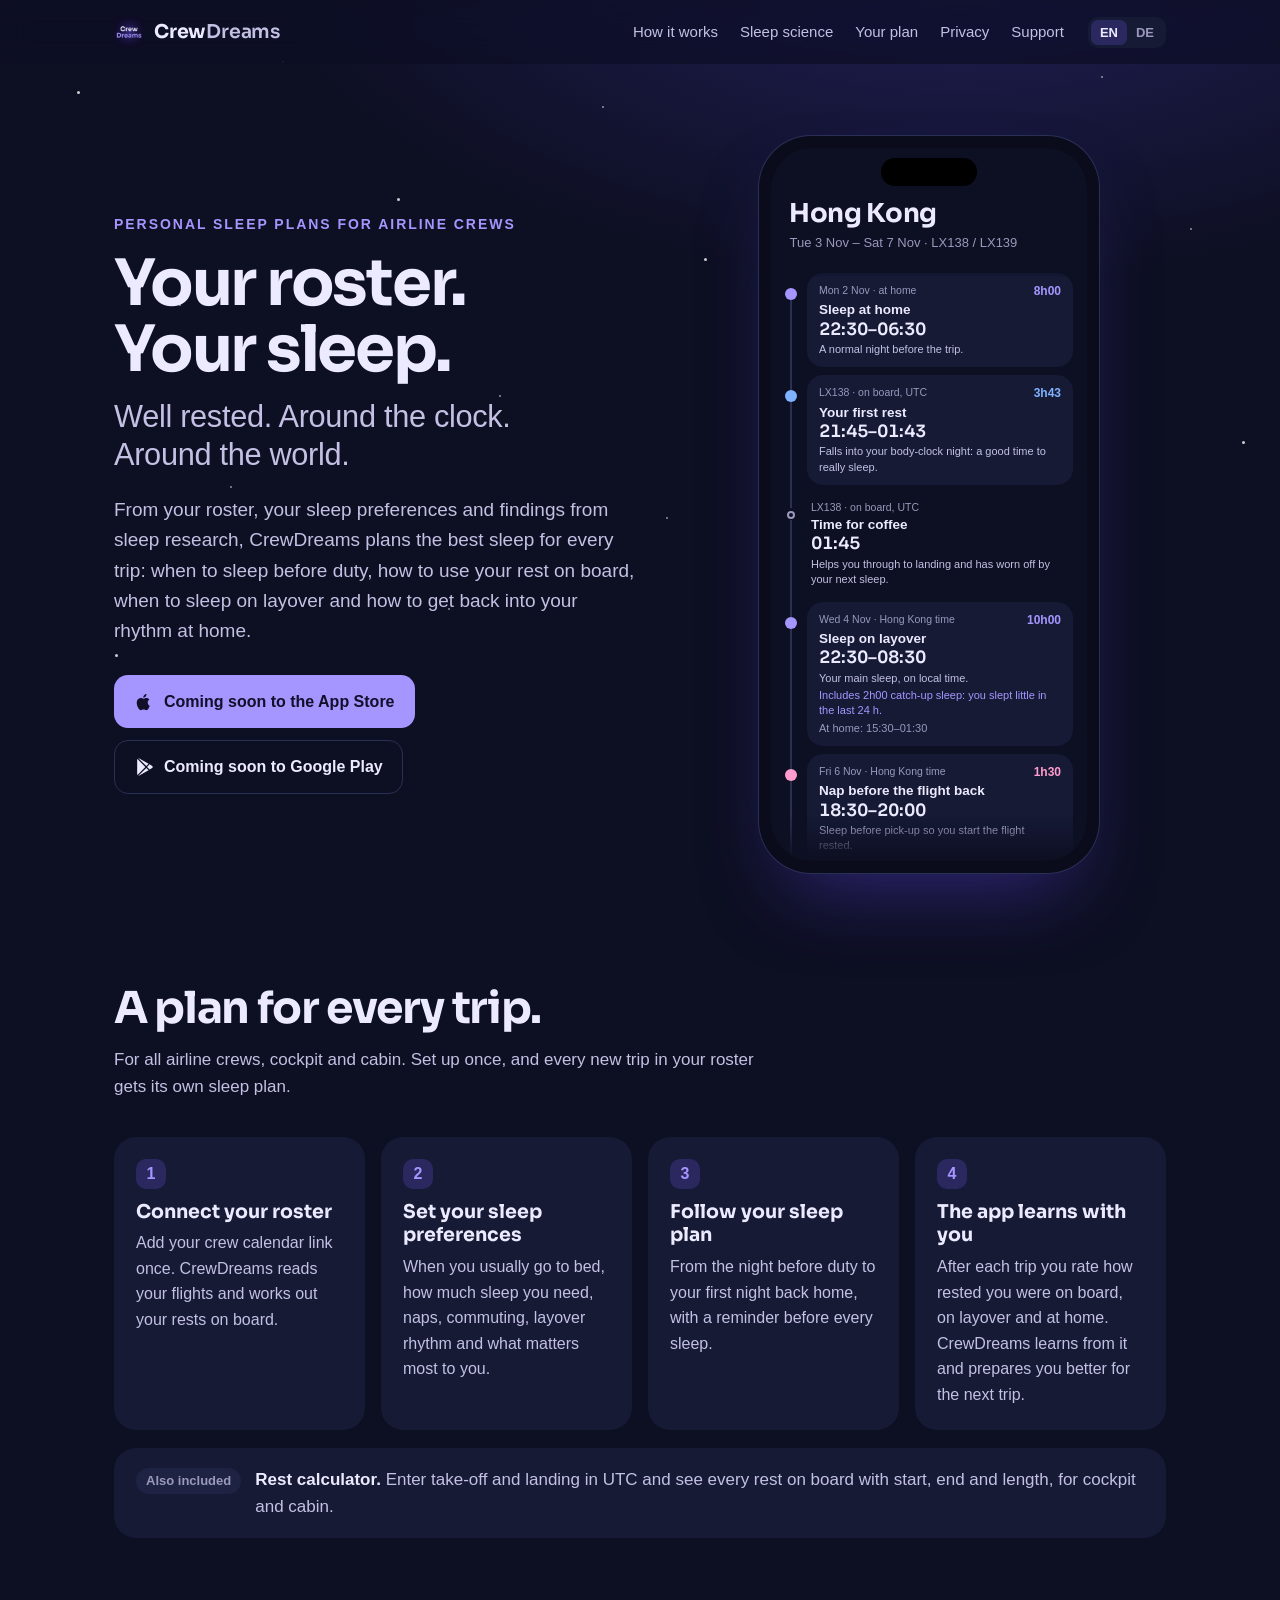
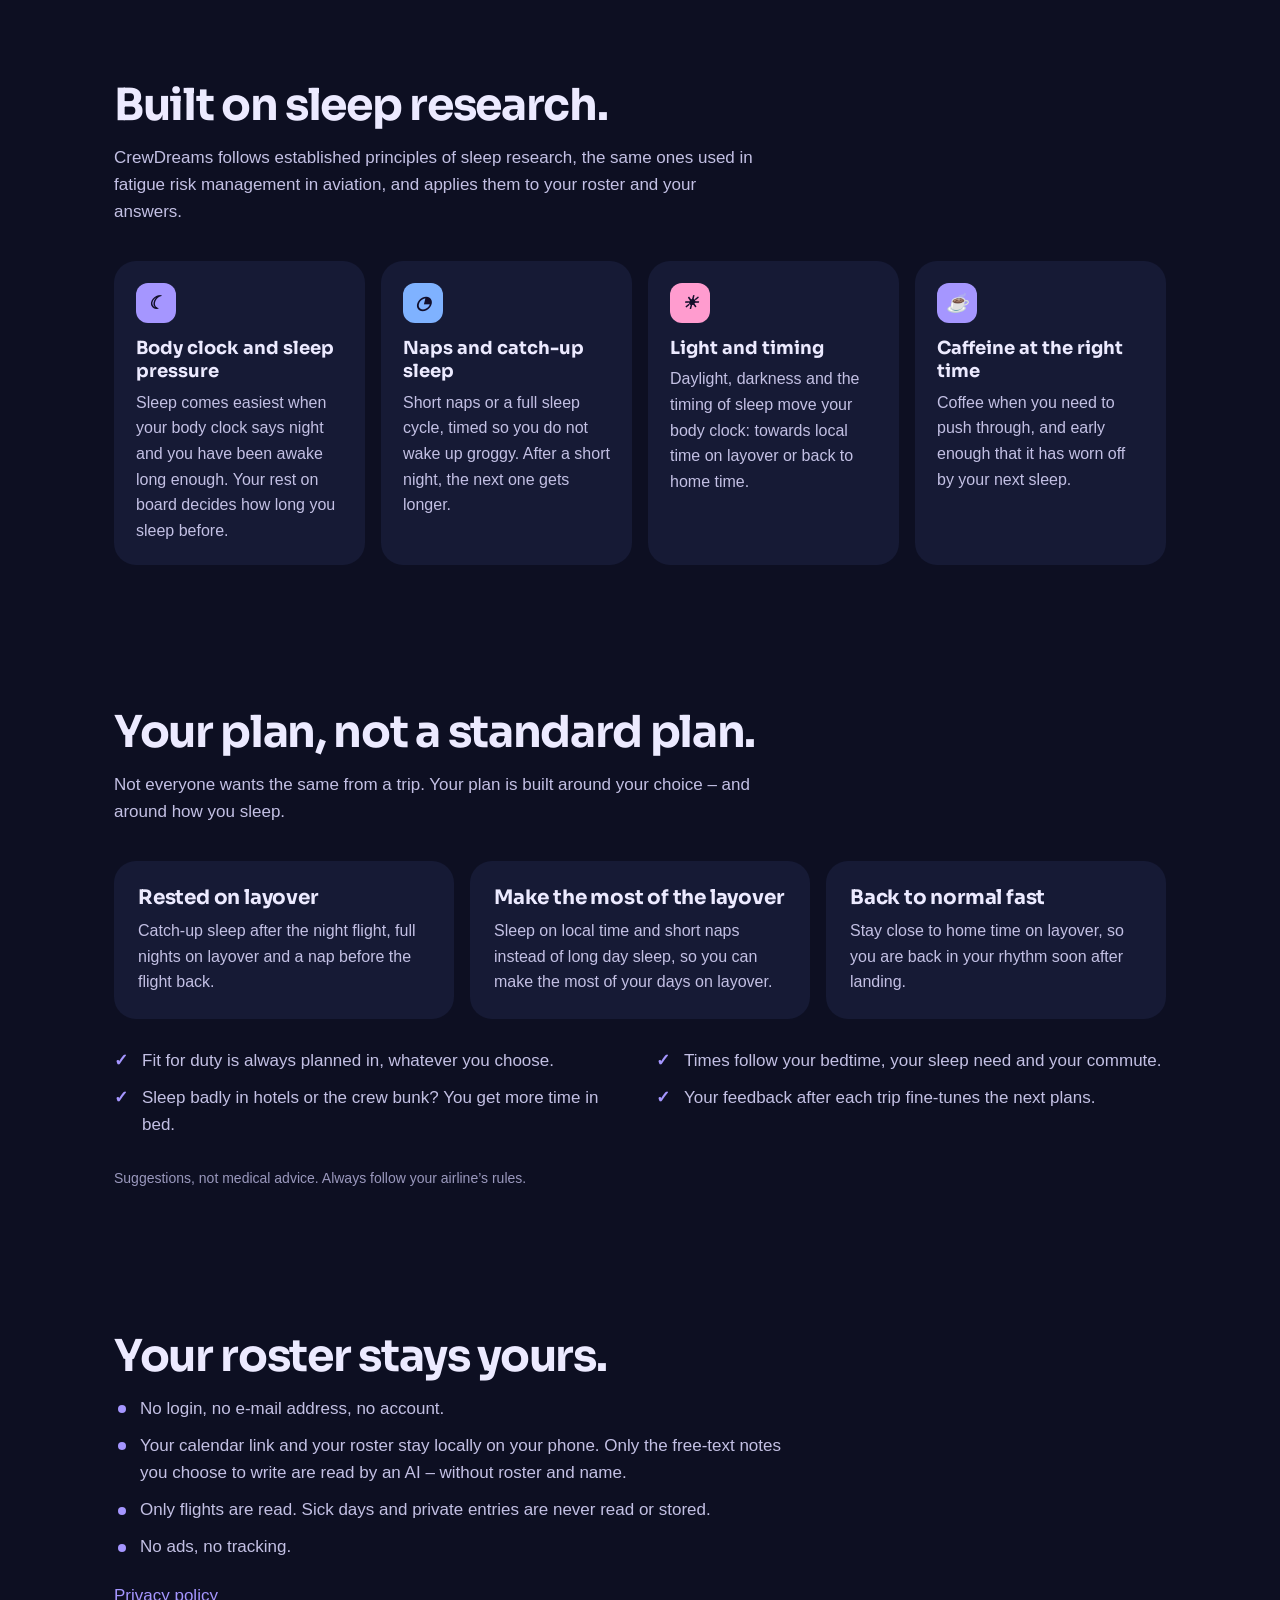
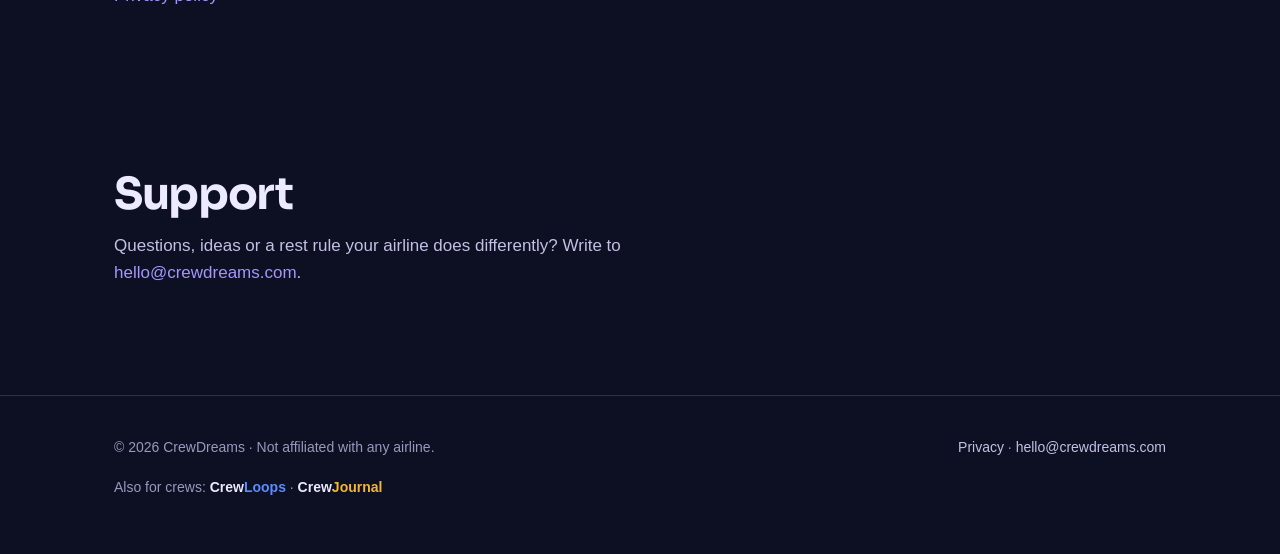
==== index.html @ 5a2ffa11 "Privacy: free-text notes are read by an AI Co-Authored-By: Claude Opus 5.5 <noreply@anthropic.com> C" ====
<!doctype html>
<html lang="en" data-lang="en">
<head>
<meta charset="utf-8">
<meta name="viewport" content="width=device-width, initial-scale=1, viewport-fit=cover">
<title>CrewDreams</title>
<meta name="title-en" content="CrewDreams – personal sleep plans for airline crews">
<meta name="title-de" content="CrewDreams – personalisierte Schlafpläne für Airline-Crews">
<meta name="description" content="A personal sleep plan for airline crews, built from your roster, your preferences and sleep research: before duty, on board, on layover and back home.">
<meta name="theme-color" content="#0d0f22">
<link rel="icon" href="favicon.png" type="image/png">
<link rel="apple-touch-icon" href="apple-touch-icon.png">
<link rel="manifest" href="site.webmanifest">
<meta property="og:title" content="CrewDreams">
<meta property="og:description" content="Your personal sleep plan for every trip, built from your roster, your preferences and sleep research.">
<meta property="og:image" content="https://crewdreams.com/assets/icon-512.png">
<meta property="og:url" content="https://crewdreams.com/">
<link rel="stylesheet" href="assets/site.css">
<script src="assets/site.js"></script>
</head>
<body>
<div class="sky" aria-hidden="true"></div>

<header class="nav">
  <div class="wrap">
    <a class="brand" href="#top"><img src="apple-touch-icon.png" alt="" width="30" height="30"><span>Crew<b>Dreams</b></span></a>
    <nav class="nav-links">
      <a href="#how"><span lang="en">How it works</span><span lang="de">So funktioniert’s</span></a>
      <a href="#science"><span lang="en">Sleep science</span><span lang="de">Schlafforschung</span></a>
      <a href="#personal"><span lang="en">Your plan</span><span lang="de">Dein Plan</span></a>
      <a href="#privacy"><span lang="en">Privacy</span><span lang="de">Datenschutz</span></a>
      <a href="#support">Support</a>
    </nav>
    <div class="lang" role="group" aria-label="Language">
      <button type="button" data-l="en" aria-pressed="true">EN</button>
      <button type="button" data-l="de" aria-pressed="false">DE</button>
    </div>
  </div>
</header>

<main id="top">

<section class="hero">
  <div class="wrap grid">
    <div>
      <p class="eyebrow"><span lang="en">Personal sleep plans for airline crews</span><span lang="de">Personalisierte Schlafpläne für Airline-Crews</span></p>
      <h1><span lang="en">Your roster.<br>Your sleep.<span class="soft">Well rested. Around the clock.<br>Around the world.</span></span><span lang="de">Dein Dienstplan.<br>Dein Schlaf.<span class="soft">Gut geschlafen. Rund um die Uhr.<br>Rund um die Welt.</span></span></h1>
      <p class="lead">
        <span lang="en">From your roster, your sleep preferences and findings from sleep research, CrewDreams plans the best sleep for every trip: when to sleep before duty, how to use your rest on board, when to sleep on layover and how to get back into your rhythm at home.</span>
        <span lang="de">Aus deinem Dienstplan, deinen Schlafpräferenzen und Erkenntnissen der Schlafforschung plant CrewDreams für jede Rotation deinen optimalen Schlaf: wann du vor dem Dienst schläfst, wie du deine Pause an Bord nutzt, wann du im Layover schläfst und wie du zu Hause wieder in deinen Rhythmus kommst.</span>
      </p>
      <div class="cta">
        <span class="badge">
          <svg viewBox="0 0 24 24" fill="currentColor" aria-hidden="true"><path d="M16.4 12.6c0-2.4 2-3.6 2.1-3.6-1.1-1.7-2.9-1.9-3.5-1.9-1.5-.2-2.9.9-3.7.9-.8 0-1.9-.9-3.2-.8-1.6 0-3.1 1-4 2.4-1.7 3-.4 7.4 1.2 9.8.8 1.2 1.8 2.5 3 2.4 1.2 0 1.7-.8 3.2-.8s1.9.8 3.2.8c1.3 0 2.1-1.2 2.9-2.4.9-1.4 1.3-2.7 1.3-2.8-.1 0-2.5-1-2.5-4zM14 5.5c.7-.8 1.1-1.9 1-3-1 0-2.1.7-2.8 1.5-.6.7-1.2 1.8-1 2.9 1 .1 2.1-.6 2.8-1.4z"/></svg>
          <span lang="en">Coming soon to the App Store</span><span lang="de">Bald im App Store</span>
        </span>
        <span class="badge alt">
          <svg viewBox="0 0 24 24" fill="currentColor" aria-hidden="true"><path d="M4.2 2.4c-.3.3-.4.7-.4 1.2v16.8c0 .5.1.9.4 1.2l9.4-9.6-9.4-9.6zm10.6 8.4 2.7-2.7L6.3 1.7c-.4-.2-.8-.3-1.1-.2l9.6 9.3zm0 2.4-9.6 9.3c.3.1.7 0 1.1-.2l11.2-6.4-2.7-2.7zm3.9-4.4-3 3.1 3 3.1 3.1-1.8c.9-.5.9-1.9 0-2.4l-3.1-2z"/></svg>
          <span lang="en">Coming soon to Google Play</span><span lang="de">Bald bei Google Play</span>
        </span>
      </div>
    </div>

    <div class="phone" role="img" aria-label="CrewDreams sleep plan for a Hong Kong trip, from the night before duty to the first sleep back home.">
      <div class="screen" aria-hidden="true">
        <div class="island"></div>
        <h3><span lang="en">Hong Kong</span><span lang="de">Hongkong</span></h3>
        <div class="sub"><span lang="en">Tue 3 Nov – Sat 7 Nov</span><span lang="de">Di 3.11. – Sa 7.11.</span> · LX138 / LX139</div>
        <div class="scroller"><ol class="plan">
          <li class="sleep"><i></i><div>
            <div class="m"><small><span lang="en">Mon 2 Nov · at home</span><span lang="de">Mo 2.11. · zu Hause</span></small><em>8h00</em></div>
            <b><span lang="en">Sleep at home</span><span lang="de">Schlaf zu Hause</span></b><span class="t">22:30–06:30</span>
            <p><span lang="en">A normal night before the trip.</span><span lang="de">Eine normale Nacht vor der Rotation.</span></p>
          </div></li>
          <li class="rest"><i></i><div>
            <div class="m"><small><span lang="en">LX138 · on board, UTC</span><span lang="de">LX138 · an Bord, UTC</span></small><em>3h43</em></div>
            <b><span lang="en">Your first rest</span><span lang="de">Deine erste Pause</span></b><span class="t">21:45–01:43</span>
            <p><span lang="en">Falls into your body-clock night: a good time to really sleep.</span><span lang="de">Liegt in deiner Körper-Nacht: gute Zeit, um richtig zu schlafen.</span></p>
          </div></li>
          <li class="tip tip"><i></i><div>
            <div class="m"><small><span lang="en">LX138 · on board, UTC</span><span lang="de">LX138 · an Bord, UTC</span></small></div>
            <b><span lang="en">Time for coffee</span><span lang="de">Zeit für Kaffee</span></b><span class="t">01:45</span>
            <p><span lang="en">Helps you through to landing and has worn off by your next sleep.</span><span lang="de">Hilft dir bis zur Landung und ist bis zu deinem nächsten Schlaf abgebaut.</span></p>
          </div></li>
          <li class="sleep"><i></i><div>
            <div class="m"><small><span lang="en">Wed 4 Nov · Hong Kong time</span><span lang="de">Mi 4.11. · Hongkong-Zeit</span></small><em>10h00</em></div>
            <b><span lang="en">Sleep on layover</span><span lang="de">Schlaf im Layover</span></b><span class="t">22:30–08:30</span>
            <p><span lang="en">Your main sleep, on local time.</span><span lang="de">Dein Hauptschlaf, nach Ortszeit.</span></p><p class="x"><span lang="en">Includes 2h00 catch-up sleep: you slept little in the last 24 h.</span><span lang="de">Inklusive 2h00 Nachholschlaf, weil du in den letzten 24 h wenig geschlafen hast.</span></p><p class="h"><span lang="en">At home: 15:30–01:30</span><span lang="de">Zu Hause: 15:30–01:30</span></p>
          </div></li>
          <li class="nap"><i></i><div>
            <div class="m"><small><span lang="en">Fri 6 Nov · Hong Kong time</span><span lang="de">Fr 6.11. · Hongkong-Zeit</span></small><em>1h30</em></div>
            <b><span lang="en">Nap before the flight back</span><span lang="de">Nickerchen vor dem Rückflug</span></b><span class="t">18:30–20:00</span>
            <p><span lang="en">Sleep before pick-up so you start the flight rested.</span><span lang="de">Vor dem Pick-up schlafen, damit du ausgeruht in den Flug startest.</span></p>
          </div></li>
          <li class="rest"><i></i><div>
            <div class="m"><small><span lang="en">LX139 · on board, UTC</span><span lang="de">LX139 · an Bord, UTC</span></small><em>3h45</em></div>
            <b><span lang="en">Your last rest</span><span lang="de">Deine letzte Pause</span></b><span class="t">00:55–04:40</span>
            <p><span lang="en">Falls into your body-clock night: a good time to really sleep.</span><span lang="de">Liegt in deiner Körper-Nacht: gute Zeit, um richtig zu schlafen.</span></p>
          </div></li>
          <li class="sleep"><i></i><div>
            <div class="m"><small><span lang="en">Sat 7 Nov · at home</span><span lang="de">Sa 7.11. · zu Hause</span></small><em>3h00</em></div>
            <b><span lang="en">Sleep after the night flight</span><span lang="de">Schlafen nach dem Nachtflug</span></b><span class="t">08:00–11:00</span>
            <p><span lang="en">About 3 hours right after coming home, up by early afternoon: then you are still tired in the evening.</span><span lang="de">Gleich nach dem Heimkommen etwa 3 Stunden, spätestens am frühen Nachmittag aufstehen: Dann bist du abends trotzdem müde.</span></p>
          </div></li>
        </ol></div>
      </div>
    </div>
  </div>
</section>

<section id="how">
  <div class="wrap">
    <h2><span lang="en">A plan for every trip.</span><span lang="de">Ein Plan für jede Rotation.</span></h2>
    <p class="intro">
      <span lang="en">For all airline crews, cockpit and cabin. Set up once, and every new trip in your roster gets its own sleep plan.</span><span lang="de">Für alle Airline-Crews, Cockpit und Kabine. Einmal einrichten, und jede neue Rotation in deinem Dienstplan bekommt ihren eigenen Schlafplan.</span>
    </p>
    <ol class="steps">
      <li><b lang="en">Connect your roster</b><b lang="de">Dienstplan verbinden</b>
        <span lang="en">Add your crew calendar link once. CrewDreams reads your flights and works out your rests on board.</span><span lang="de">Einmal den Link deines Crew-Kalenders eintragen. CrewDreams liest deine Flüge und rechnet deine Pausen an Bord aus.</span></li>
      <li><b lang="en">Set your sleep preferences</b><b lang="de">Schlafpräferenzen angeben</b>
        <span lang="en">When you usually go to bed, how much sleep you need, naps, commuting, layover rhythm and what matters most to you.</span><span lang="de">Wann du normalerweise ins Bett gehst, wie viel Schlaf du brauchst, Nickerchen, Pendeln, Layover-Rhythmus und was dir am wichtigsten ist.</span></li>
      <li><b lang="en">Follow your sleep plan</b><b lang="de">Dem Schlafplan folgen</b>
        <span lang="en">From the night before duty to your first night back home, with a reminder before every sleep.</span><span lang="de">Von der Nacht vor dem Dienst bis zur ersten Nacht zu Hause, mit einer Erinnerung vor jedem Schlaf.</span></li>
      <li><b lang="en">The app learns with you</b><b lang="de">Die App lernt mit</b>
        <span lang="en">After each trip you rate how rested you were on board, on layover and at home. CrewDreams learns from it and prepares you better for the next trip.</span><span lang="de">Nach jeder Rotation schätzt du ein, wie ausgeruht du an Bord, im Layover und zu Hause warst. Daraus lernt CrewDreams und bereitet dich jedes Mal besser auf die nächste Rotation vor.</span></li>
    </ol>
    <div class="extra">
      <span class="tag"><span lang="en">Also included</span><span lang="de">Auch dabei</span></span>
      <p><b><span lang="en">Rest calculator.</span><span lang="de">Pausenrechner.</span></b> <span lang="en">Enter take-off and landing in UTC and see every rest on board with start, end and length, for cockpit and cabin.</span><span lang="de">Take-off und Landung in UTC eingeben und alle Pausen an Bord mit Start, Ende und Dauer sehen, für Cockpit und Kabine.</span></p>
    </div>
  </div>
</section>

<section id="science">
  <div class="wrap">
    <div class="sci-head">
      <h2><span lang="en">Built on sleep research.</span><span lang="de">Auf Basis der Schlafforschung.</span></h2>
      <p class="intro">
        <span lang="en">CrewDreams follows established principles of sleep research, the same ones used in fatigue risk management in aviation, and applies them to your roster and your answers.</span><span lang="de">CrewDreams folgt anerkannten Grundsätzen der Schlafforschung, wie sie auch im Fatigue Risk Management der Luftfahrt verwendet werden, und wendet sie auf deinen Dienstplan und deine Antworten an.</span>
      </p>
    </div>
    <ul class="legend">
      <li><i class="pos W">☾</i><span><b lang="en">Body clock and sleep pressure</b><b lang="de">Innere Uhr und Schlafdruck</b><span lang="en">Sleep comes easiest when your body clock says night and you have been awake long enough. Your rest on board decides how long you sleep before.</span><span lang="de">Schlaf kommt am leichtesten, wenn deine innere Uhr Nacht anzeigt und du lange genug wach warst. Deine Pause an Bord bestimmt, wie lange du vorher schläfst.</span></span></li>
      <li><i class="pos X">◔</i><span><b lang="en">Naps and catch-up sleep</b><b lang="de">Nickerchen und Nachholschlaf</b><span lang="en">Short naps or a full sleep cycle, timed so you do not wake up groggy. After a short night, the next one gets longer.</span><span lang="de">Kurze Nickerchen oder ein ganzer Schlafzyklus, so getimt, dass du nicht benommen aufwachst. Nach einer kurzen Nacht wird die nächste länger.</span></span></li>
      <li><i class="pos V">☀</i><span><b lang="en">Light and timing</b><b lang="de">Licht und Timing</b><span lang="en">Daylight, darkness and the timing of sleep move your body clock: towards local time on layover or back to home time.</span><span lang="de">Tageslicht, Dunkelheit und der Zeitpunkt des Schlafs verschieben deine innere Uhr: Richtung Ortszeit im Layover oder zurück auf Heimatzeit.</span></span></li>
      <li><i class="pos W">☕</i><span><b lang="en">Caffeine at the right time</b><b lang="de">Koffein zur richtigen Zeit</b><span lang="en">Coffee when you need to push through, and early enough that it has worn off by your next sleep.</span><span lang="de">Kaffee, wenn du dich durchpushen musst, und früh genug, dass er bis zu deinem nächsten Schlaf abgebaut ist.</span></span></li>
    </ul>
  </div>
</section>

<section id="personal">
  <div class="wrap">
    <h2><span lang="en">Your plan, not a standard plan.</span><span lang="de">Dein Plan, kein Standardplan.</span></h2>
    <p class="intro">
      <span lang="en">Not everyone wants the same from a trip. Your plan is built around your choice – and around how you sleep.</span><span lang="de">Nicht jeder will von einer Rotation dasselbe. Dein Plan richtet sich nach deiner Wahl – und danach, wie du schläfst.</span>
    </p>
    <div class="feat">
      <article><h3><span lang="en">Rested on layover</span><span lang="de">Ausgeruht im Layover</span></h3>
        <p><span lang="en">Catch-up sleep after the night flight, full nights on layover and a nap before the flight back.</span><span lang="de">Nachholschlaf nach dem Nachtflug, ganze Nächte im Layover und ein Nickerchen vor dem Rückflug.</span></p></article>
      <article><h3><span lang="en">Make the most of the layover</span><span lang="de">Das Layover erleben</span></h3>
        <p><span lang="en">Sleep on local time and short naps instead of long day sleep, so you can make the most of your days on layover.</span><span lang="de">Nach Ortszeit schlafen und kurze Nickerchen statt langem Tagschlaf, damit du die Tage im Layover voll nutzen kannst.</span></p></article>
      <article><h3><span lang="en">Back to normal fast</span><span lang="de">Schnell wieder im Alltag</span></h3>
        <p><span lang="en">Stay close to home time on layover, so you are back in your rhythm soon after landing.</span><span lang="de">Im Layover nah an der Heimatzeit bleiben, damit du nach der Landung schnell wieder in deinem Rhythmus bist.</span></p></article>
    </div>
    <ul class="fits">
      <li><span lang="en">Fit for duty is always planned in, whatever you choose.</span><span lang="de">Fit für den Dienst plant CrewDreams immer ein, egal was du wählst.</span></li>
      <li><span lang="en">Times follow your bedtime, your sleep need and your commute.</span><span lang="de">Die Zeiten richten sich nach deiner Schlafenszeit, deinem Schlafbedarf und deinem Arbeitsweg.</span></li>
      <li><span lang="en">Sleep badly in hotels or the crew bunk? You get more time in bed.</span><span lang="de">Schläfst du im Hotel oder im Crewbunk schlecht? Dann bekommst du mehr Zeit im Bett.</span></li>
      <li><span lang="en">Your feedback after each trip fine-tunes the next plans.</span><span lang="de">Dein Feedback nach jeder Rotation passt die nächsten Pläne an.</span></li>
    </ul>
    <p class="note"><span lang="en">Suggestions, not medical advice. Always follow your airline’s rules.</span><span lang="de">Vorschläge, keine medizinische Beratung. Es gelten immer die Regeln deiner Airline.</span></p>
  </div>
</section>

<section id="privacy" class="privacy">
  <div class="wrap">
    <h2><span lang="en">Your roster stays yours.</span><span lang="de">Dein Plan bleibt deiner.</span></h2>
    <ul>
      <li><span lang="en">No login, no e-mail address, no account.</span><span lang="de">Kein Login, keine E-Mail-Adresse, kein Konto.</span></li>
      <li><span lang="en">Your calendar link and your roster stay locally on your phone. Only the free-text notes you choose to write are read by an AI – without roster and name.</span><span lang="de">Dein Kalender-Link und dein Plan bleiben lokal auf deinem Handy. Nur die freien Notizen, die du schreiben kannst, liest eine KI – ohne Dienstplan und Namen.</span></li>
      <li><span lang="en">Only flights are read. Sick days and private entries are never read or stored.</span><span lang="de">Gelesen werden nur Flüge. Krankheitstage und private Einträge werden nie gelesen oder gespeichert.</span></li>
      <li><span lang="en">No ads, no tracking.</span><span lang="de">Keine Werbung, kein Tracking.</span></li>
    </ul>
    <p style="margin-top:22px"><a href="privacy.html"><span lang="en">Privacy policy</span><span lang="de">Datenschutzerklärung</span></a></p>
  </div>
</section>

<section id="support">
  <div class="wrap">
    <h2>Support</h2>
    <p class="intro">
      <span lang="en">Questions, ideas or a rest rule your airline does differently? Write to <a href="mailto:hello@crewdreams.com">hello@crewdreams.com</a>.</span>
      <span lang="de">Fragen, Ideen oder eine Pausenregel, die deine Airline anders macht? Schreib an <a href="mailto:hello@crewdreams.com">hello@crewdreams.com</a>.</span>
    </p>
  </div>
</section>

</main>

<footer>
  <div class="wrap">
    <span>© 2026 CrewDreams · <span lang="en">Not affiliated with any airline.</span><span lang="de">Unabhängig von jeder Airline.</span></span>
    <span><a href="privacy.html"><span lang="en">Privacy</span><span lang="de">Datenschutz</span></a> · <a href="mailto:hello@crewdreams.com">hello@crewdreams.com</a></span>
    <span class="more-apps"><span lang="en">Also for crews:</span><span lang="de">Auch für Crews:</span> <a href="https://crewloops.com" title="Swap duties – directly or in a Loop of three." style="color:var(--ink)">Crew<b style="color:#5B8CFF">Loops</b></a> · <a href="https://crewjournal.com" title="Your logbook that reads your trips from a screenshot." style="color:var(--ink)">Crew<b style="color:#F5B731">Journal</b></a></span>
  </div>
</footer>
</body>
</html>
---- assets/site.css ----
@font-face { font-family: "Sora"; src: url("sora-latin-700-normal.woff2") format("woff2"); font-weight: 700 800; font-display: swap; }
@font-face { font-family: "Sora"; src: url("sora-latin-600-normal.woff2") format("woff2"); font-weight: 600; font-display: swap; }
:root {
  --bg: #0d0f22; --bg2: #0a0c1b; --surface: #161a35; --surface2: #1e2344; --line: #2a2f55;
  --ink: #eceaff; --ink2: #c3c0e4; --muted: #9a98bd;
  --accent: #a596ff; --accent-ink: #120f2b; --accent-soft: #2b2860;
  --w: #a596ff; --x: #7fb2ff; --v: #ff9ccf;
  --body: -apple-system, BlinkMacSystemFont, "SF Pro Text", "Segoe UI", Roboto, "Helvetica Neue", Arial, sans-serif;
  --display: "Sora", -apple-system, BlinkMacSystemFont, "Segoe UI", Roboto, "Helvetica Neue", Arial, sans-serif;
  --wrap: 1100px;
  color-scheme: dark;
}
* { box-sizing: border-box; }
html { -webkit-text-size-adjust: 100%; scroll-behavior: smooth; }
body { margin: 0; background: var(--bg); color: var(--ink); font: 17px/1.6 var(--body); overflow-x: hidden; }
a { color: var(--accent); text-decoration: none; }
a:hover { text-decoration: underline; }
a:focus-visible, button:focus-visible { outline: 2px solid var(--accent); outline-offset: 3px; border-radius: 6px; }
img { max-width: 100%; display: block; }
html[data-lang="en"] [lang="de"], html[data-lang="de"] [lang="en"] { display: none !important; }

.wrap { max-width: var(--wrap); margin: 0 auto; padding: 0 24px; }
@media (max-width: 560px) { .wrap { padding: 0 18px; } body { font-size: 16px; } }

/* Night sky: a few fixed stars behind everything */
.sky { position: absolute; inset: 0 0 auto 0; height: 760px; pointer-events: none; overflow: hidden;
  background: radial-gradient(1200px 600px at 75% -10%, #23205a 0%, transparent 60%); }
.sky i { position: absolute; width: 2px; height: 2px; border-radius: 50%; background: #fff; opacity: .55; }

/* Nav */
.nav { position: sticky; top: 0; z-index: 10; background: rgba(13,15,34,.72); backdrop-filter: saturate(140%) blur(14px); -webkit-backdrop-filter: saturate(140%) blur(14px); }
.nav .wrap { display: flex; align-items: center; gap: 24px; height: 64px; }
.brand { display: flex; align-items: center; gap: 10px; color: var(--ink); font: 700 19px/1 var(--display); letter-spacing: -.2px; }
.brand:hover { text-decoration: none; }
.brand img { border-radius: 8px; }
.brand b { font-weight: 400; color: var(--ink2); }
.nav-links { display: flex; gap: 22px; margin-left: auto; }
.nav-links a { color: var(--ink2); font-size: 15px; }
.lang { display: flex; background: var(--surface); border-radius: 10px; padding: 3px; }
.lang button { appearance: none; border: 0; background: transparent; color: var(--muted); font: 600 13px var(--body); padding: 5px 9px; border-radius: 7px; cursor: pointer; }
.lang button[aria-pressed="true"] { background: var(--accent-soft); color: var(--ink); }
@media (max-width: 720px) { .nav-links { display: none; } .lang { margin-left: auto; } }

/* Hero */
.hero { position: relative; padding: 72px 0 40px; }
.hero .grid { position: relative; display: grid; grid-template-columns: 1.05fr .95fr; gap: 56px; align-items: center; }
@media (max-width: 900px) { .hero .grid { grid-template-columns: 1fr; gap: 40px; } .hero { padding-top: 40px; } }
h1 { font: 800 clamp(40px, 5.6vw, 64px)/1.04 var(--display); letter-spacing: -.035em; margin: 0 0 20px; }
h1 .soft { display: block; margin-top: 14px; color: var(--ink2); font-weight: 300; font-family: var(--body); font-size: .48em; line-height: 1.25; letter-spacing: -.01em; }
.lead { font-size: 19px; color: var(--ink2); max-width: 34em; margin: 0 0 28px; }
.stores { display: flex; flex-wrap: wrap; gap: 10px; }
.store { display: inline-flex; align-items: center; gap: 8px; padding: 11px 16px; border-radius: 14px; background: var(--surface); color: var(--ink2); font-size: 15px; }
.store b { color: var(--ink); font-weight: 600; }

/* The phone with the rest calculator */
.phone { justify-self: center; width: min(360px, 100%); background: var(--bg2); border-radius: 44px; padding: 14px; box-shadow: 0 0 0 1px var(--line), 0 40px 80px -30px rgba(80,60,200,.55); }
.screen { background: var(--bg); border-radius: 32px; padding: 26px 16px 18px; display: grid; gap: 12px; }
.screen h3 { margin: 0; font: 800 26px/1.1 var(--display); letter-spacing: -.02em; }
.screen .sub { color: var(--muted); font-size: 13px; margin-top: -8px; }
.times { display: grid; grid-template-columns: 1fr 1fr; background: var(--surface); border-radius: 18px; overflow: hidden; }
.times div { padding: 10px 14px; }
.times div + div { border-left: 1px solid var(--line); }
.times .on { background: var(--accent-soft); }
.times small { display: block; font-size: 11.5px; color: var(--muted); font-weight: 600; }
.times .on small { color: var(--accent); }
.times strong { font: 300 30px/1.1 var(--display); letter-spacing: -.5px; font-variant-numeric: tabular-nums; }
.card { background: var(--surface); border-radius: 18px; padding: 12px; display: grid; gap: 8px; }
.band { display: flex; height: 26px; gap: 0; }
.band span { border-radius: 8px; display: flex; align-items: center; padding-left: 8px; color: var(--accent-ink); font-weight: 900; font-size: 12px; }
.band .gap { background: none; }
.rows { display: grid; gap: 2px; font-variant-numeric: tabular-nums; font-size: 13px; }
.rows div { display: grid; grid-template-columns: 30px 1fr 1fr 1fr 1.2fr; align-items: center; text-align: right; padding: 5px 6px; border-radius: 10px; }
.rows .head { color: var(--muted); font-size: 11px; font-weight: 600; padding-top: 0; }
.rows .head span:first-child, .rows div span:first-child { text-align: left; }
.rows .mine { background: var(--accent-soft); }
.pos { display: inline-grid; place-items: center; width: 20px; height: 20px; border-radius: 6px; color: var(--accent-ink); font-weight: 900; font-size: 11px; }
.eff { font-weight: 800; font-size: 15px; }
.keys { display: grid; grid-template-columns: repeat(4, 1fr); gap: 6px; }
.keys span { background: var(--surface); border-radius: 12px; height: 34px; display: grid; place-items: center; font-size: 15px; }
.keys .fn { background: var(--accent-soft); color: var(--accent); font-weight: 700; font-size: 12px; }
.keys .calc { grid-column: 1 / -1; background: var(--accent); color: var(--accent-ink); font-weight: 800; font-size: 13px; }
.W { background: var(--w); } .X { background: var(--x); } .V { background: var(--v); }
.cW { color: var(--w); } .cX { color: var(--x); } .cV { color: var(--v); }

/* Sections */
section { padding: 72px 0; }
h2 { font: 800 clamp(30px, 4vw, 44px)/1.08 var(--display); letter-spacing: -.03em; margin: 0 0 14px; max-width: 18em; }
.intro { color: var(--ink2); max-width: 38em; margin: 0 0 36px; }
.feat { display: grid; grid-template-columns: repeat(3, 1fr); gap: 16px; }
@media (max-width: 860px) { .feat { grid-template-columns: 1fr; } }
.feat article { background: var(--surface); border-radius: 22px; padding: 24px; }
.feat h3 { margin: 0 0 8px; font: 700 20px/1.25 var(--display); letter-spacing: -.01em; }
.feat p { margin: 0; color: var(--ink2); font-size: 16px; }
.feat .tag { display: inline-block; margin-bottom: 14px; font-size: 13px; font-weight: 600; color: var(--accent); background: var(--accent-soft); padding: 3px 10px; border-radius: 999px; }
.feat .soon { color: var(--muted); background: var(--surface2); }

.split { display: grid; grid-template-columns: 1fr 1fr; gap: 40px; align-items: start; }
@media (max-width: 860px) { .split { grid-template-columns: 1fr; } }
.legend { display: grid; gap: 12px; margin: 0; padding: 0; list-style: none; }
.legend li { display: grid; grid-template-columns: 36px 1fr; gap: 12px; align-items: start; background: var(--surface); border-radius: 18px; padding: 16px; color: var(--ink2); font-size: 16px; }
.legend .pos { width: 32px; height: 32px; border-radius: 10px; font-size: 15px; }
.legend b { color: var(--ink); display: block; }

.privacy ul { margin: 0; padding: 0; list-style: none; display: grid; gap: 10px; max-width: 40em; }
.privacy li { padding-left: 26px; position: relative; color: var(--ink2); }
.privacy li::before { content: ""; position: absolute; left: 4px; top: .62em; width: 8px; height: 8px; border-radius: 50%; background: var(--accent); }

footer { padding: 40px 0 56px; color: var(--muted); font-size: 14px; border-top: 1px solid var(--line); }
footer .wrap { display: flex; flex-wrap: wrap; gap: 18px; justify-content: space-between; }
footer a { color: var(--ink2); }

/* Legal page */
.legal { padding: 48px 0 72px; max-width: 760px; }
.legal h1 { font-size: clamp(34px, 5vw, 48px); }
.legal h2 { font-size: 24px; margin-top: 36px; }
.legal p, .legal li { color: var(--ink2); }

@media (prefers-reduced-motion: reduce) { html { scroll-behavior: auto; } }

/* Sleep plan timeline in the phone */
.tl { list-style: none; margin: 4px 0 0; padding: 0; display: grid; gap: 8px; }
.tl li { display: grid; grid-template-columns: 12px 1fr auto; gap: 10px; align-items: start; background: var(--surface); border-radius: 16px; padding: 10px 12px; }
.tl .dot { width: 10px; height: 10px; border-radius: 50%; margin-top: 5px; }
.tl small { display: block; color: var(--muted); font-size: 11px; }
.tl b { display: block; font-size: 14px; font-weight: 700; }
.tl span { font: 300 18px/1.2 var(--display); font-variant-numeric: tabular-nums; }
.tl em { font-style: normal; font-weight: 800; font-size: 13px; }

/* How it works: a real sequence, so numbered */
.steps { counter-reset: s; list-style: none; margin: 0; padding: 0; display: grid; grid-template-columns: repeat(4, 1fr); gap: 16px; }
@media (max-width: 900px) { .steps { grid-template-columns: 1fr 1fr; } }
@media (max-width: 560px) { .steps { grid-template-columns: 1fr; } }
.steps li { counter-increment: s; background: var(--surface); border-radius: 22px; padding: 22px; color: var(--ink2); font-size: 16px; }
.steps li::before { content: counter(s); display: inline-grid; place-items: center; width: 30px; height: 30px; border-radius: 10px; background: var(--accent-soft); color: var(--accent); font-weight: 800; margin-bottom: 12px; }
.steps b { display: block; color: var(--ink); font: 700 19px/1.25 var(--display); margin-bottom: 6px; }

/* Hero: eyebrow in the body font, store badges like CrewJournal */
.eyebrow { font: 600 14px/1.3 var(--body); letter-spacing: .14em; text-transform: uppercase; color: var(--accent); margin: 0 0 18px; }
.cta { display: flex; flex-wrap: wrap; gap: 12px; }
.badge { display: inline-flex; align-items: center; gap: 10px; background: var(--accent); color: var(--accent-ink); font-weight: 750; font-size: 16px; padding: 14px 20px; border-radius: 14px; }
.badge svg { width: 20px; height: 20px; flex: none; }
.badge.alt { background: transparent; color: var(--ink); border: 1px solid var(--line); padding: 13px 19px; }

/* Sleep plan in the phone, as in the app: time, length, tip text */
.plan { list-style: none; margin: 4px 0 0; padding: 0; display: grid; gap: 0; }
.plan > li { display: grid; grid-template-columns: 12px 1fr; gap: 10px; position: relative; }
.plan > li > i { width: 12px; height: 12px; border-radius: 50%; margin-top: 15px; background: var(--accent); position: relative; z-index: 1; }
.plan > li:not(:last-child)::before { content: ""; position: absolute; left: 5px; top: 27px; bottom: -15px; width: 2px; background: var(--line); }
.plan .rest > i { background: var(--x); } .plan .nap > i { background: var(--v); }
.plan .tip > i { width: 8px; height: 8px; margin: 18px 2px 0; background: transparent; border: 2px solid var(--muted); }
.plan > li > div { background: var(--surface); border-radius: 16px; padding: 9px 12px 10px; margin-bottom: 8px; min-width: 0; }
.plan .tip > div { background: transparent; padding: 6px 4px 6px; }
.plan .m { display: flex; justify-content: space-between; gap: 8px; }
.plan small { color: var(--muted); font-size: 10.5px; }
.plan em { font-style: normal; font-weight: 800; font-size: 12px; color: var(--accent); }
.plan .rest em { color: var(--x); } .plan .nap em { color: var(--v); }
.plan b { display: block; font-size: 13.5px; font-weight: 700; line-height: 1.3; }
.plan .t { display: block; font: 300 17px/1.25 var(--display); font-variant-numeric: tabular-nums; }
.plan p { margin: 2px 0 0; color: var(--ink2); font-size: 11px; line-height: 1.4; }
.plan p.x { color: var(--accent); } .plan p.h { color: var(--muted); }
.phone .screen { gap: 10px; }

/* Rest calculator mention */
.extra { margin-top: 18px; background: var(--surface); border-radius: 22px; padding: 18px 22px; display: flex; gap: 14px; align-items: baseline; flex-wrap: wrap; }
.extra .tag { font-size: 13px; font-weight: 600; color: var(--muted); background: var(--surface2); padding: 3px 10px; border-radius: 999px; }
.extra p { margin: 0; color: var(--ink2); flex: 1 1 22em; }
.extra b { color: var(--ink); }

/* Personal plan */
.feat .tag { color: var(--muted); background: var(--surface2); }
.fits { list-style: none; margin: 28px 0 0; padding: 0; display: grid; grid-template-columns: 1fr 1fr; gap: 10px 32px; }
@media (max-width: 760px) { .fits { grid-template-columns: 1fr; } }
.fits li { position: relative; padding-left: 28px; color: var(--ink2); }
.fits li::before { content: "✓"; position: absolute; left: 0; top: 0; color: var(--accent); font-weight: 800; }
.note { margin: 28px 0 0; color: var(--muted); font-size: 14px; }

/* Phone in real proportions; the plan scrolls by itself inside the screen */
.phone { width: min(340px, 86vw); aspect-ratio: 9 / 19.5; border-radius: 52px; padding: 12px; }
.phone .screen { height: 100%; border-radius: 41px; padding: 0 14px; display: flex; flex-direction: column; gap: 0; overflow: hidden; }
.phone .island { width: 96px; height: 28px; border-radius: 20px; background: #000; margin: 10px auto 14px; flex: none; }
.phone .screen h3 { padding: 0 4px; }
.phone .screen .sub { margin: 4px 0 10px; padding: 0 4px; }
.scroller { flex: 1; min-height: 0; overflow: hidden; position: relative;
  -webkit-mask-image: linear-gradient(to bottom, transparent 0, #000 14px, #000 calc(100% - 46px), transparent 100%);
          mask-image: linear-gradient(to bottom, transparent 0, #000 14px, #000 calc(100% - 46px), transparent 100%); }
.scroller .plan { padding-top: 6px; animation: planScroll 22s ease-in-out infinite; will-change: transform; }
.phone:hover .plan { animation-play-state: paused; }
@keyframes planScroll {
  0%, 12% { transform: translateY(0); }
  50%, 62% { transform: translateY(calc(-1 * var(--dist, 0px))); }
  100% { transform: translateY(0); }
}
@media (prefers-reduced-motion: reduce) {
  .scroller { overflow-y: auto; }
  .scroller .plan { animation: none; }
}

/* Sleep science: heading on top, four even cards below */
.sci-head { max-width: 46em; }
#science .legend { grid-template-columns: repeat(4, 1fr); gap: 16px; }
@media (max-width: 1000px) { #science .legend { grid-template-columns: 1fr 1fr; } }
@media (max-width: 560px) { #science .legend { grid-template-columns: 1fr; } }
#science .legend li { grid-template-columns: 1fr; gap: 14px; padding: 22px; border-radius: 22px; align-content: start; }
#science .legend b { font: 700 18px/1.3 var(--display); margin-bottom: 6px; }
#science .legend .pos { width: 40px; height: 40px; border-radius: 12px; font-size: 18px; }

/* Footer: the other apps for crews */
.more-apps { flex-basis: 100%; }
.more-apps a { font-weight: 600; }
.more-apps b { font-weight: 700; }
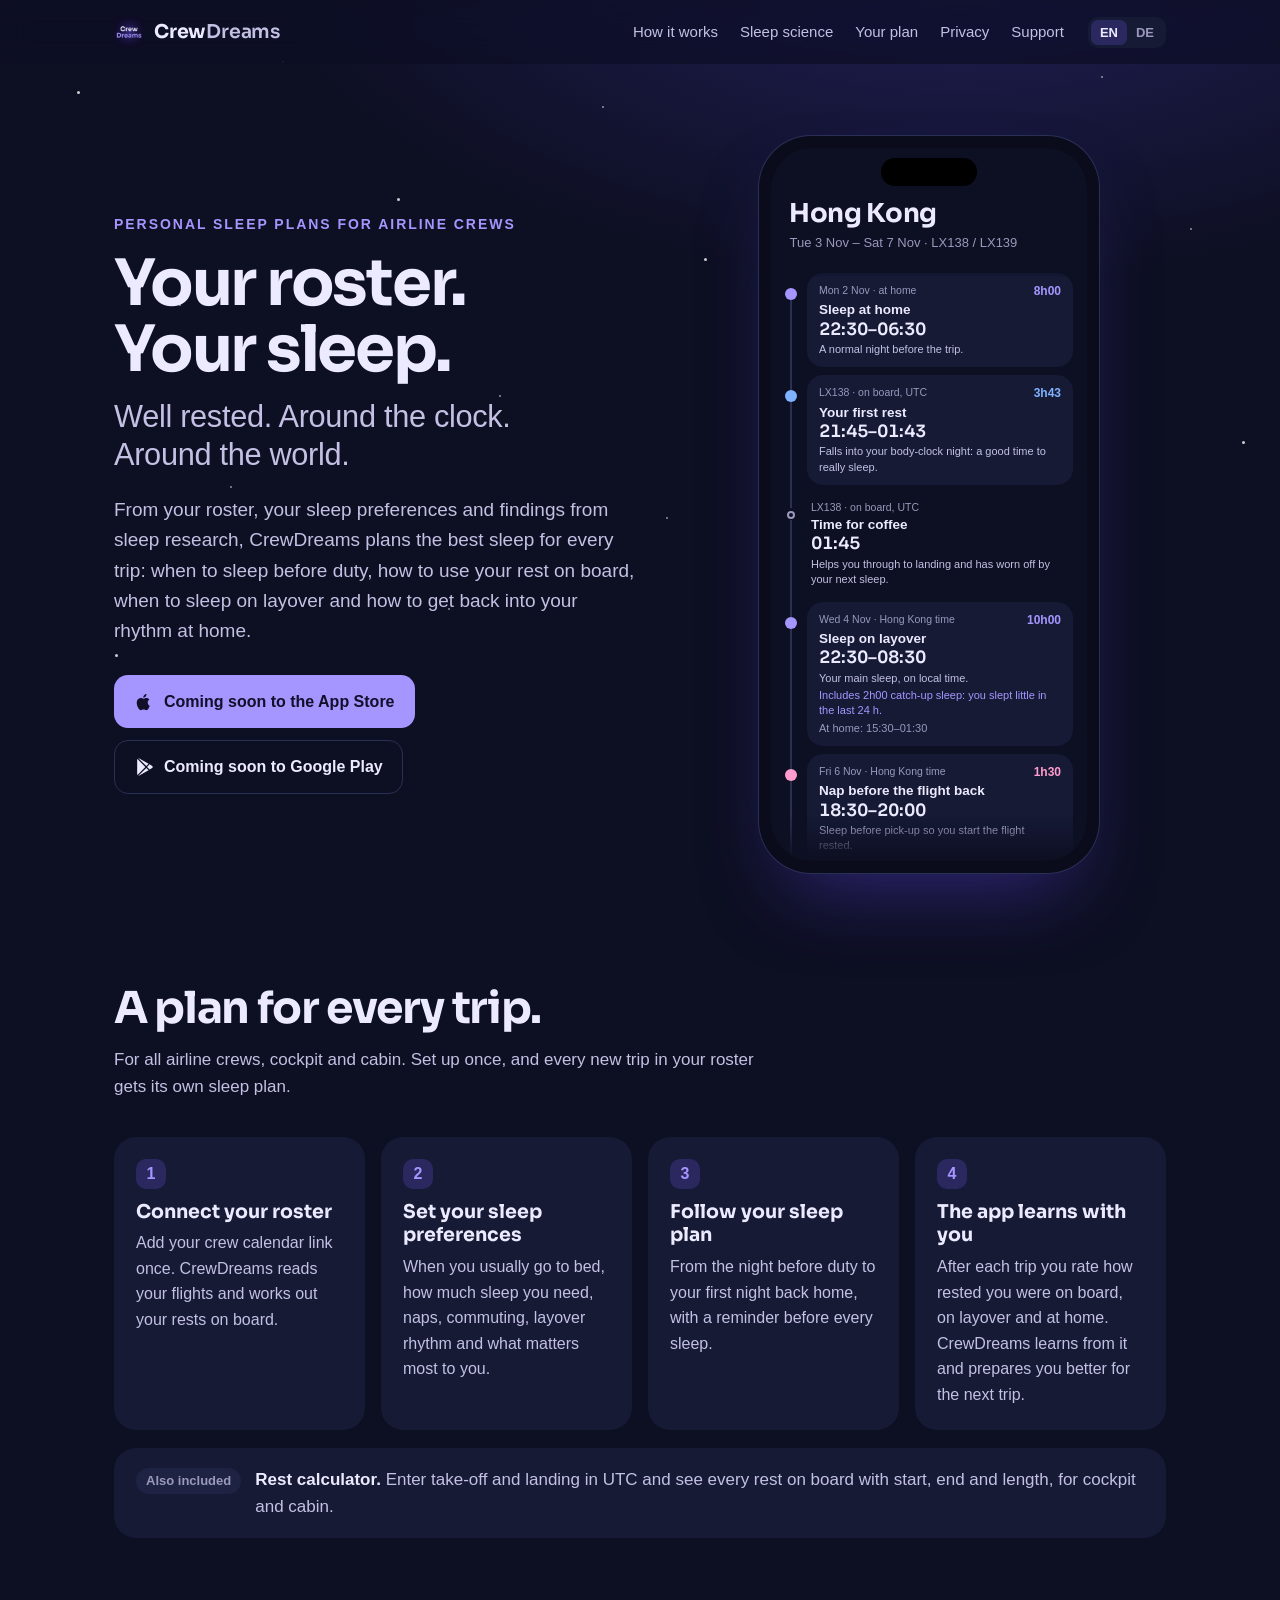
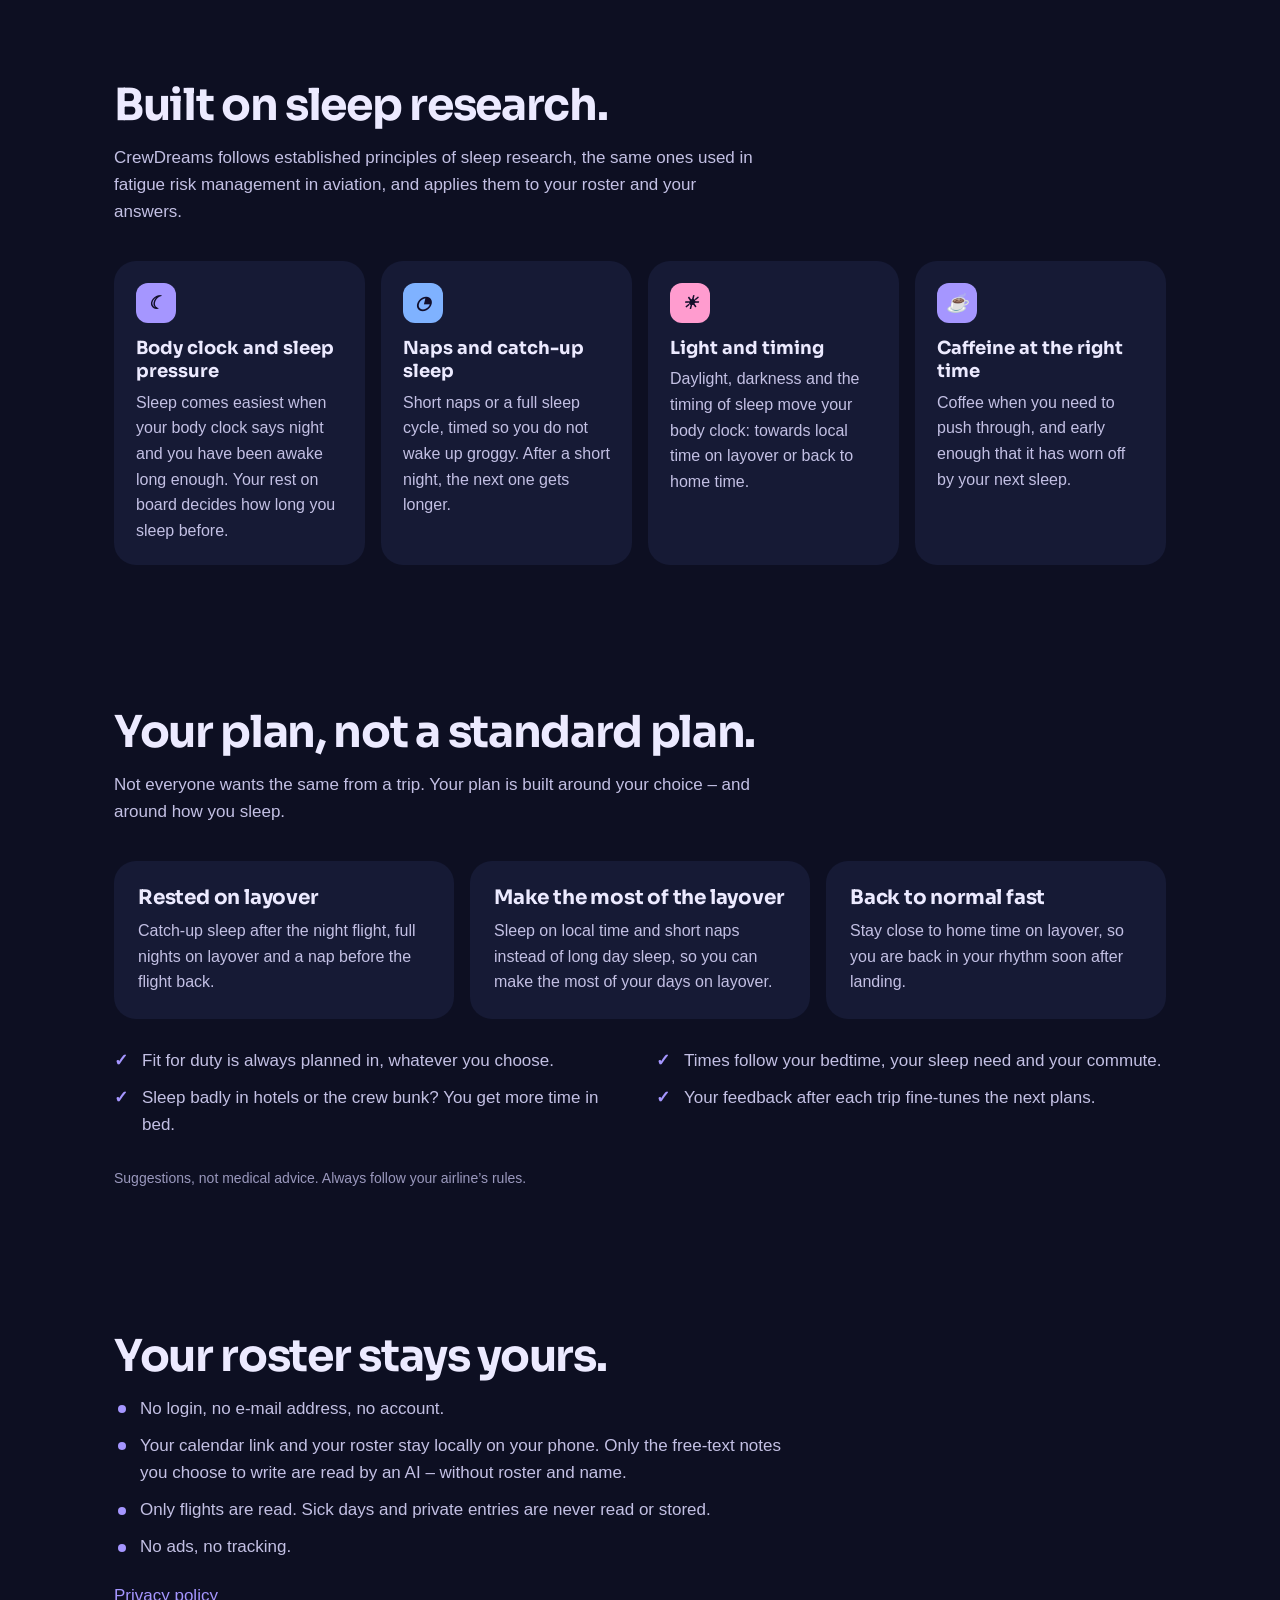
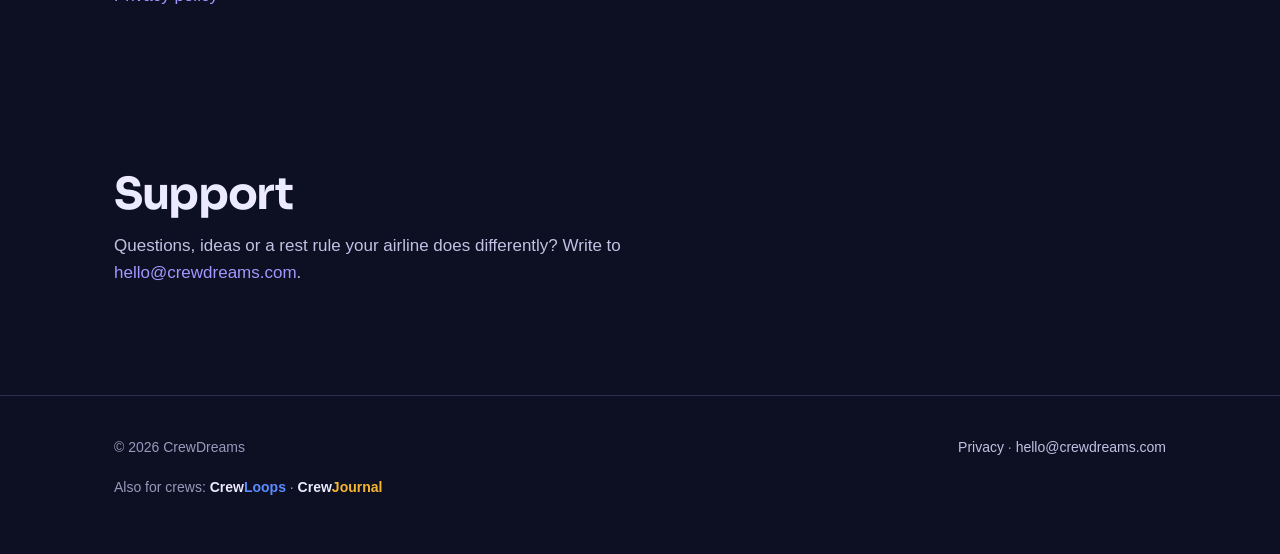
==== commit 44cdca10: "Footer: drop the not-affiliated line Co-Authored-By: Claude Opus 5.5 <noreply@anthropic.com> Claude-" ====
--- a/index.html
+++ b/index.html
@@ -199,7 +199,7 @@
 
 <footer>
   <div class="wrap">
-    <span>© 2026 CrewDreams · <span lang="en">Not affiliated with any airline.</span><span lang="de">Unabhängig von jeder Airline.</span></span>
+    <span>© 2026 CrewDreams</span>
     <span><a href="privacy.html"><span lang="en">Privacy</span><span lang="de">Datenschutz</span></a> · <a href="mailto:hello@crewdreams.com">hello@crewdreams.com</a></span>
     <span class="more-apps"><span lang="en">Also for crews:</span><span lang="de">Auch für Crews:</span> <a href="https://crewloops.com" title="Swap duties – directly or in a Loop of three." style="color:var(--ink)">Crew<b style="color:#5B8CFF">Loops</b></a> · <a href="https://crewjournal.com" title="Your logbook that reads your trips from a screenshot." style="color:var(--ink)">Crew<b style="color:#F5B731">Journal</b></a></span>
   </div>
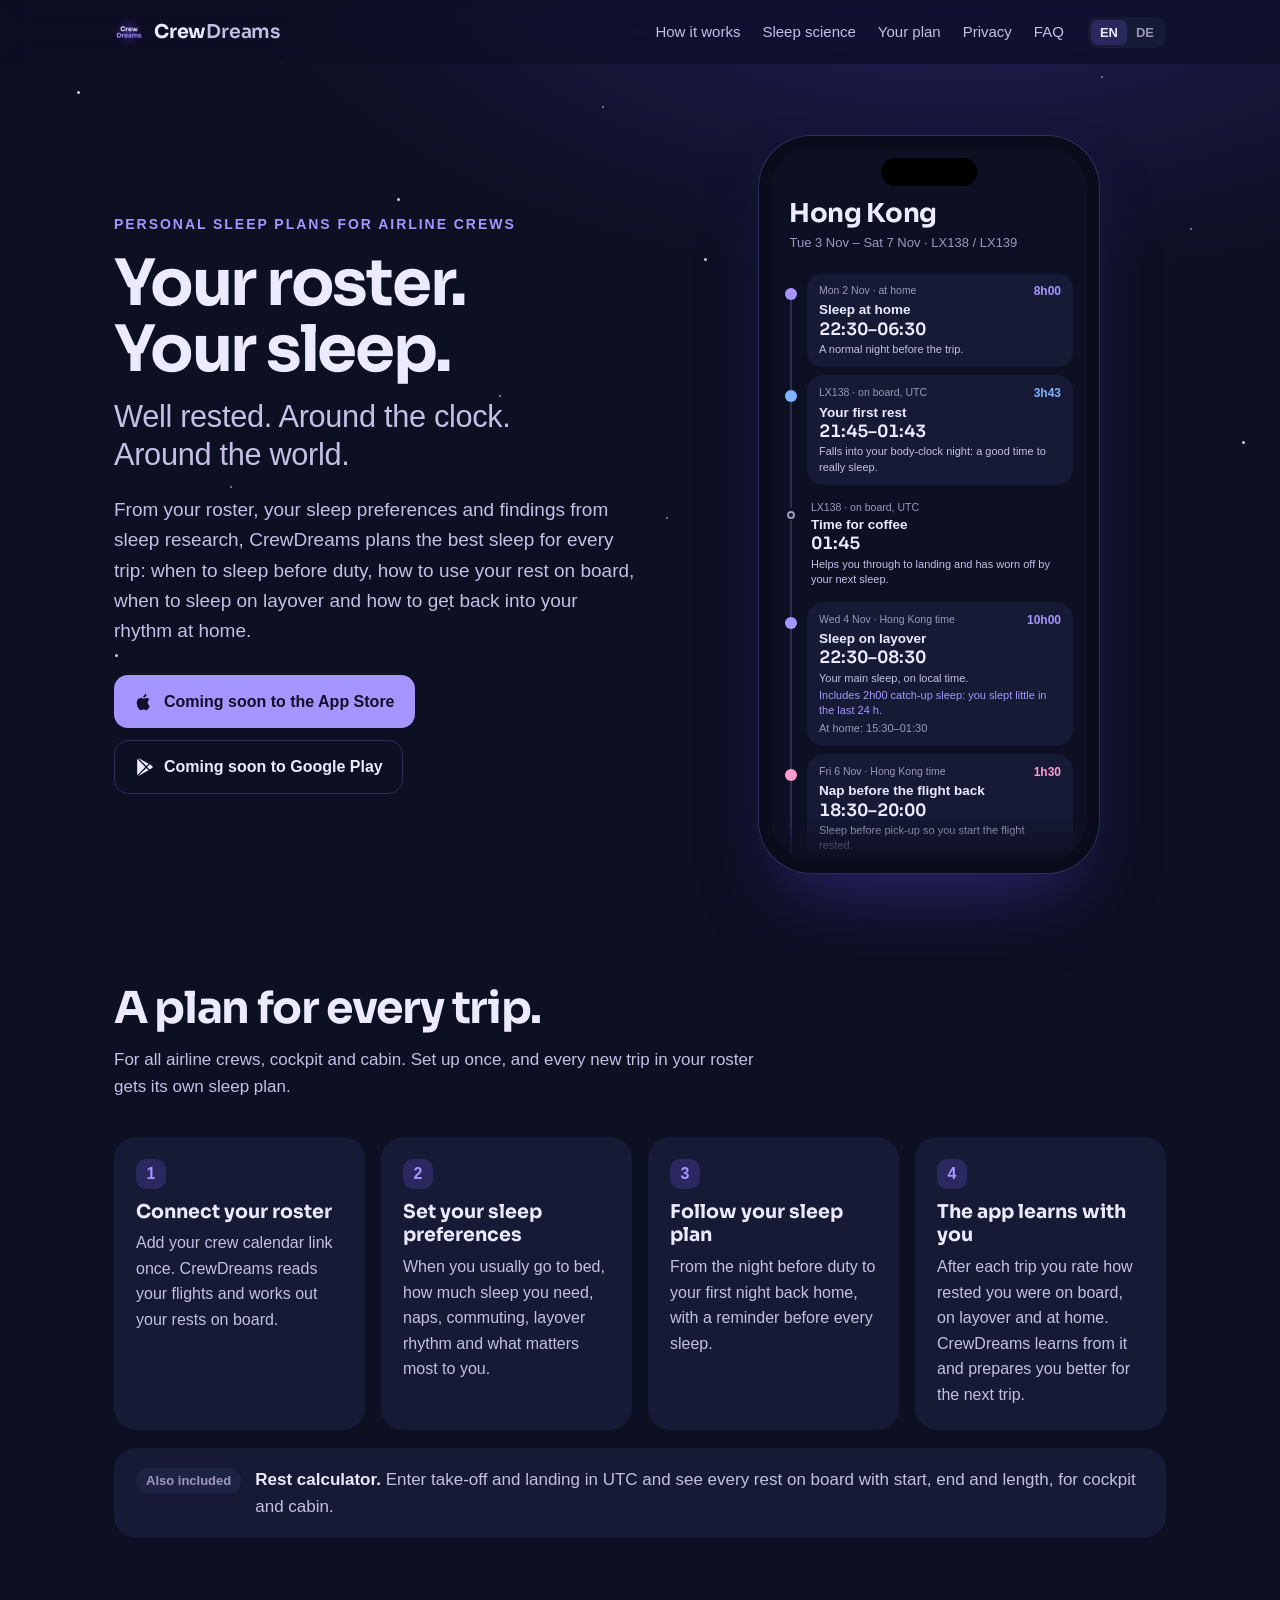
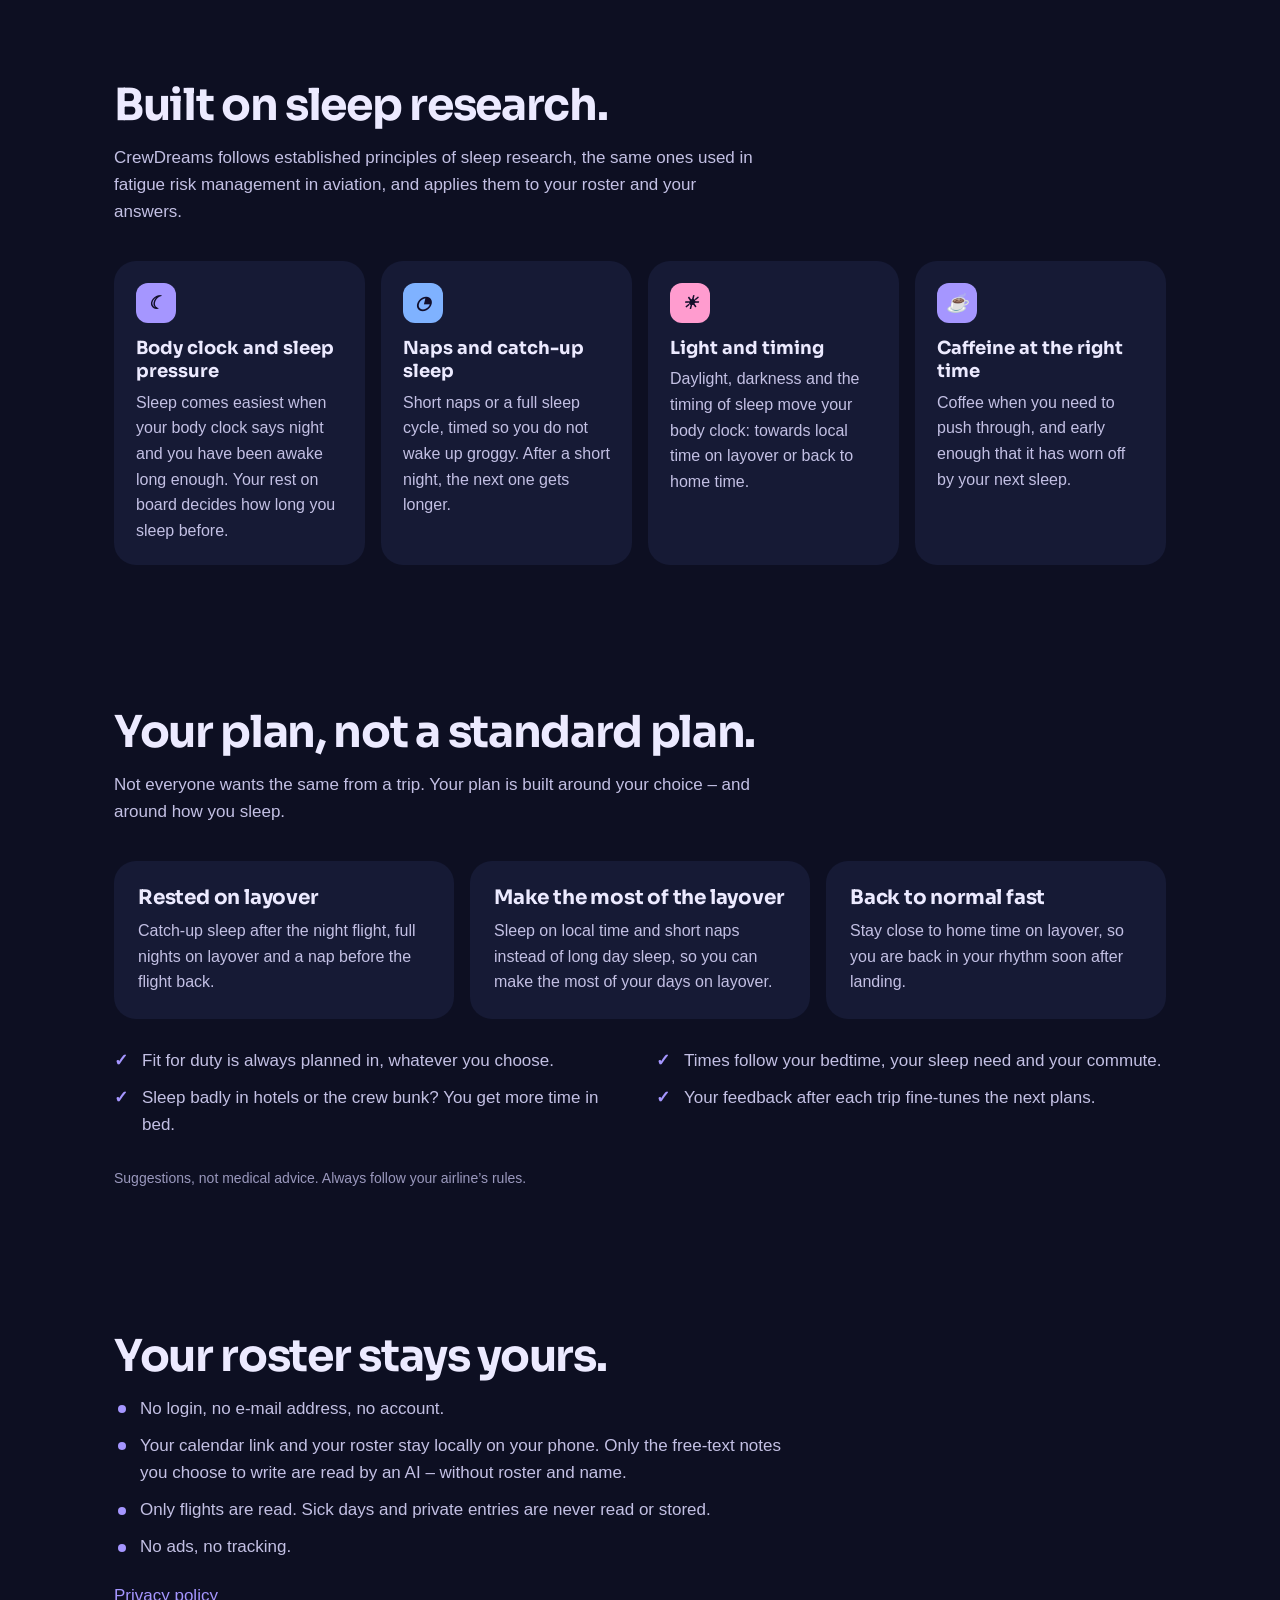
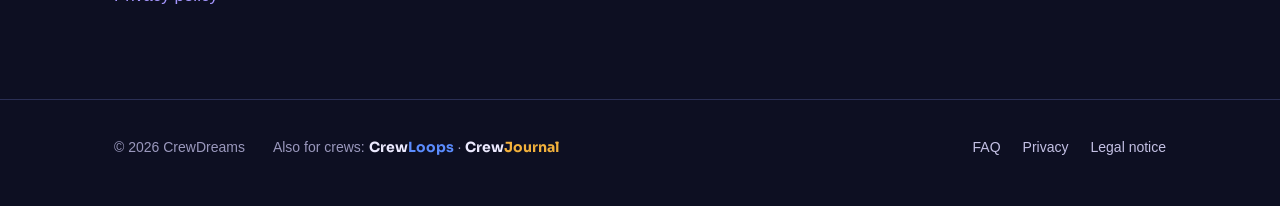
==== commit 76336577: "Unify footer across the crew app websites, move support to FAQ page Footer in one row like CrewLoops" ====
--- a/index.html
+++ b/index.html
@@ -29,7 +29,7 @@
       <a href="#science"><span lang="en">Sleep science</span><span lang="de">Schlafforschung</span></a>
       <a href="#personal"><span lang="en">Your plan</span><span lang="de">Dein Plan</span></a>
       <a href="#privacy"><span lang="en">Privacy</span><span lang="de">Datenschutz</span></a>
-      <a href="#support">Support</a>
+      <a href="faq.html">FAQ</a>
     </nav>
     <div class="lang" role="group" aria-label="Language">
       <button type="button" data-l="en" aria-pressed="true">EN</button>
@@ -185,23 +185,18 @@
   </div>
 </section>
 
-<section id="support">
-  <div class="wrap">
-    <h2>Support</h2>
-    <p class="intro">
-      <span lang="en">Questions, ideas or a rest rule your airline does differently? Write to <a href="mailto:hello@crewdreams.com">hello@crewdreams.com</a>.</span>
-      <span lang="de">Fragen, Ideen oder eine Pausenregel, die deine Airline anders macht? Schreib an <a href="mailto:hello@crewdreams.com">hello@crewdreams.com</a>.</span>
-    </p>
-  </div>
-</section>
 
 </main>
 
 <footer>
   <div class="wrap">
     <span>© 2026 CrewDreams</span>
-    <span><a href="privacy.html"><span lang="en">Privacy</span><span lang="de">Datenschutz</span></a> · <a href="mailto:hello@crewdreams.com">hello@crewdreams.com</a></span>
-    <span class="more-apps"><span lang="en">Also for crews:</span><span lang="de">Auch für Crews:</span> <a href="https://crewloops.com" title="Swap duties – directly or in a Loop of three." style="color:var(--ink)">Crew<b style="color:#5B8CFF">Loops</b></a> · <a href="https://crewjournal.com" title="Your logbook that reads your trips from a screenshot." style="color:var(--ink)">Crew<b style="color:#F5B731">Journal</b></a></span>
+    <span class="family"><span lang="en">Also for crews:</span><span lang="de">Auch für Crews:</span> <a href="https://crewloops.com" target="_blank" rel="noopener">Crew<b class="cl">Loops</b></a> · <a href="https://crewjournal.com" target="_blank" rel="noopener">Crew<b class="cj">Journal</b></a></span>
+    <nav>
+      <a href="faq.html">FAQ</a>
+      <a href="privacy.html"><span lang="en">Privacy</span><span lang="de">Datenschutz</span></a>
+      <a href="impressum.html"><span lang="en">Legal notice</span><span lang="de">Impressum</span></a>
+    </nav>
   </div>
 </footer>
 </body>
--- a/assets/site.css
+++ b/assets/site.css
@@ -105,9 +105,13 @@
 .privacy li { padding-left: 26px; position: relative; color: var(--ink2); }
 .privacy li::before { content: ""; position: absolute; left: 4px; top: .62em; width: 8px; height: 8px; border-radius: 50%; background: var(--accent); }
 
-footer { padding: 40px 0 56px; color: var(--muted); font-size: 14px; border-top: 1px solid var(--line); }
-footer .wrap { display: flex; flex-wrap: wrap; gap: 18px; justify-content: space-between; }
+footer { padding: 36px 0 48px; color: var(--muted); font-size: 14px; border-top: 1px solid var(--line); }
+footer .wrap { display: flex; flex-wrap: wrap; gap: 14px 28px; align-items: center; }
+footer nav { display: flex; gap: 22px; margin-left: auto; }
 footer a { color: var(--ink2); }
+footer .family a { color: var(--ink); font-family: var(--display); font-weight: 700; }
+footer .family b.cl { color: #5B8CFF; }
+footer .family b.cj { color: #F2B13C; }
 
 /* Legal page */
 .legal { padding: 48px 0 72px; max-width: 760px; }
@@ -204,7 +208,16 @@
 #science .legend b { font: 700 18px/1.3 var(--display); margin-bottom: 6px; }
 #science .legend .pos { width: 40px; height: 40px; border-radius: 12px; font-size: 18px; }
 
-/* Footer: the other apps for crews */
-.more-apps { flex-basis: 100%; }
-.more-apps a { font-weight: 600; }
-.more-apps b { font-weight: 700; }
+
+/* FAQ page */
+.faq { margin-top: 28px; border-top: 1px solid var(--line); }
+.faq details { border-bottom: 1px solid var(--line); }
+.faq summary { list-style: none; cursor: pointer; padding: 22px 44px 22px 0; position: relative; font-size: 18px; font-weight: 650; color: var(--ink); }
+.faq summary::-webkit-details-marker { display: none; }
+.faq summary::after { content: "+"; position: absolute; right: 6px; top: 50%; transform: translateY(-50%); color: var(--accent); font-size: 26px; font-weight: 400; transition: transform .2s; }
+.faq details[open] summary::after { transform: translateY(-50%) rotate(45deg); }
+.faq details p { margin: -6px 0 22px; }
+.contact { margin-top: 48px; display: flex; flex-wrap: wrap; align-items: center; justify-content: space-between; gap: 20px; background: var(--surface); border: 1px solid var(--line); border-radius: 22px; padding: 26px 28px; }
+.contact h3 { margin: 0; font: 700 24px/1.2 var(--display); }
+.contact p { margin: 6px 0 0; }
+.mail { font: 700 clamp(18px, 2.4vw, 22px)/1 var(--display); }
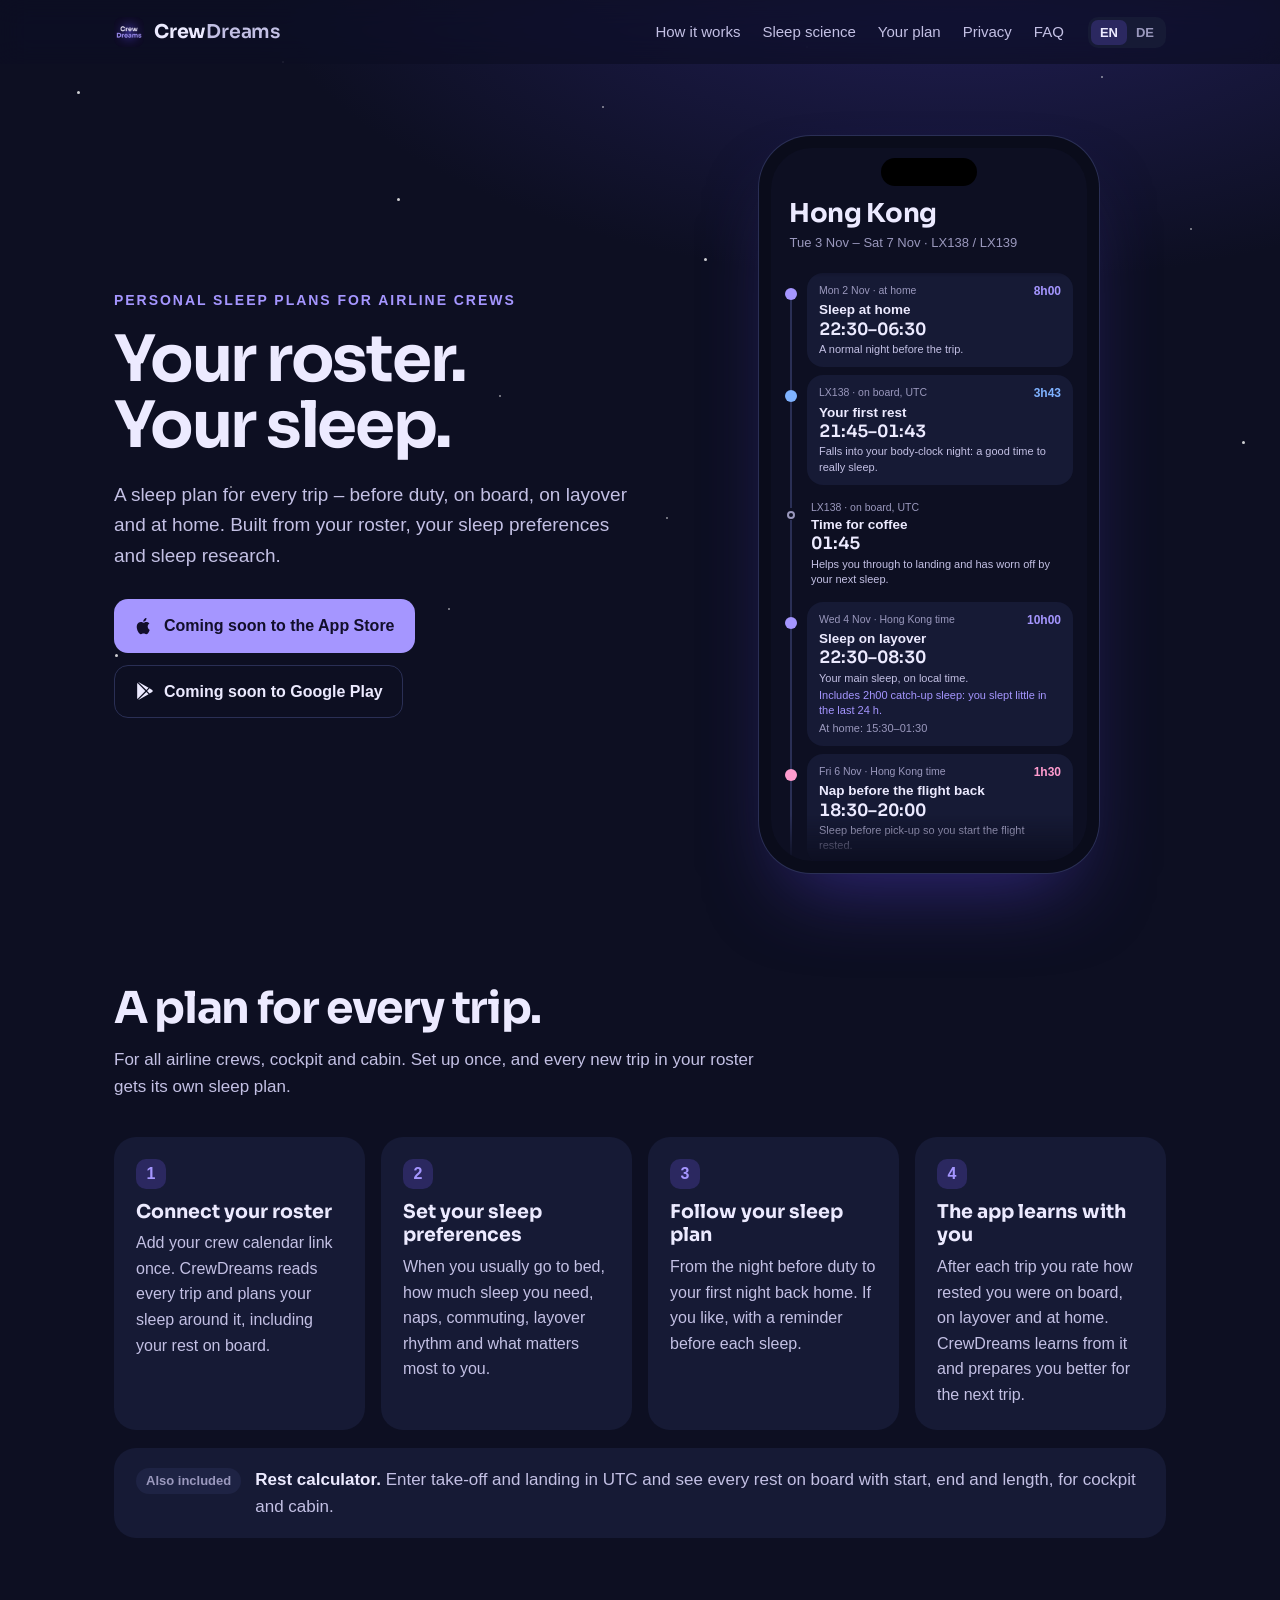
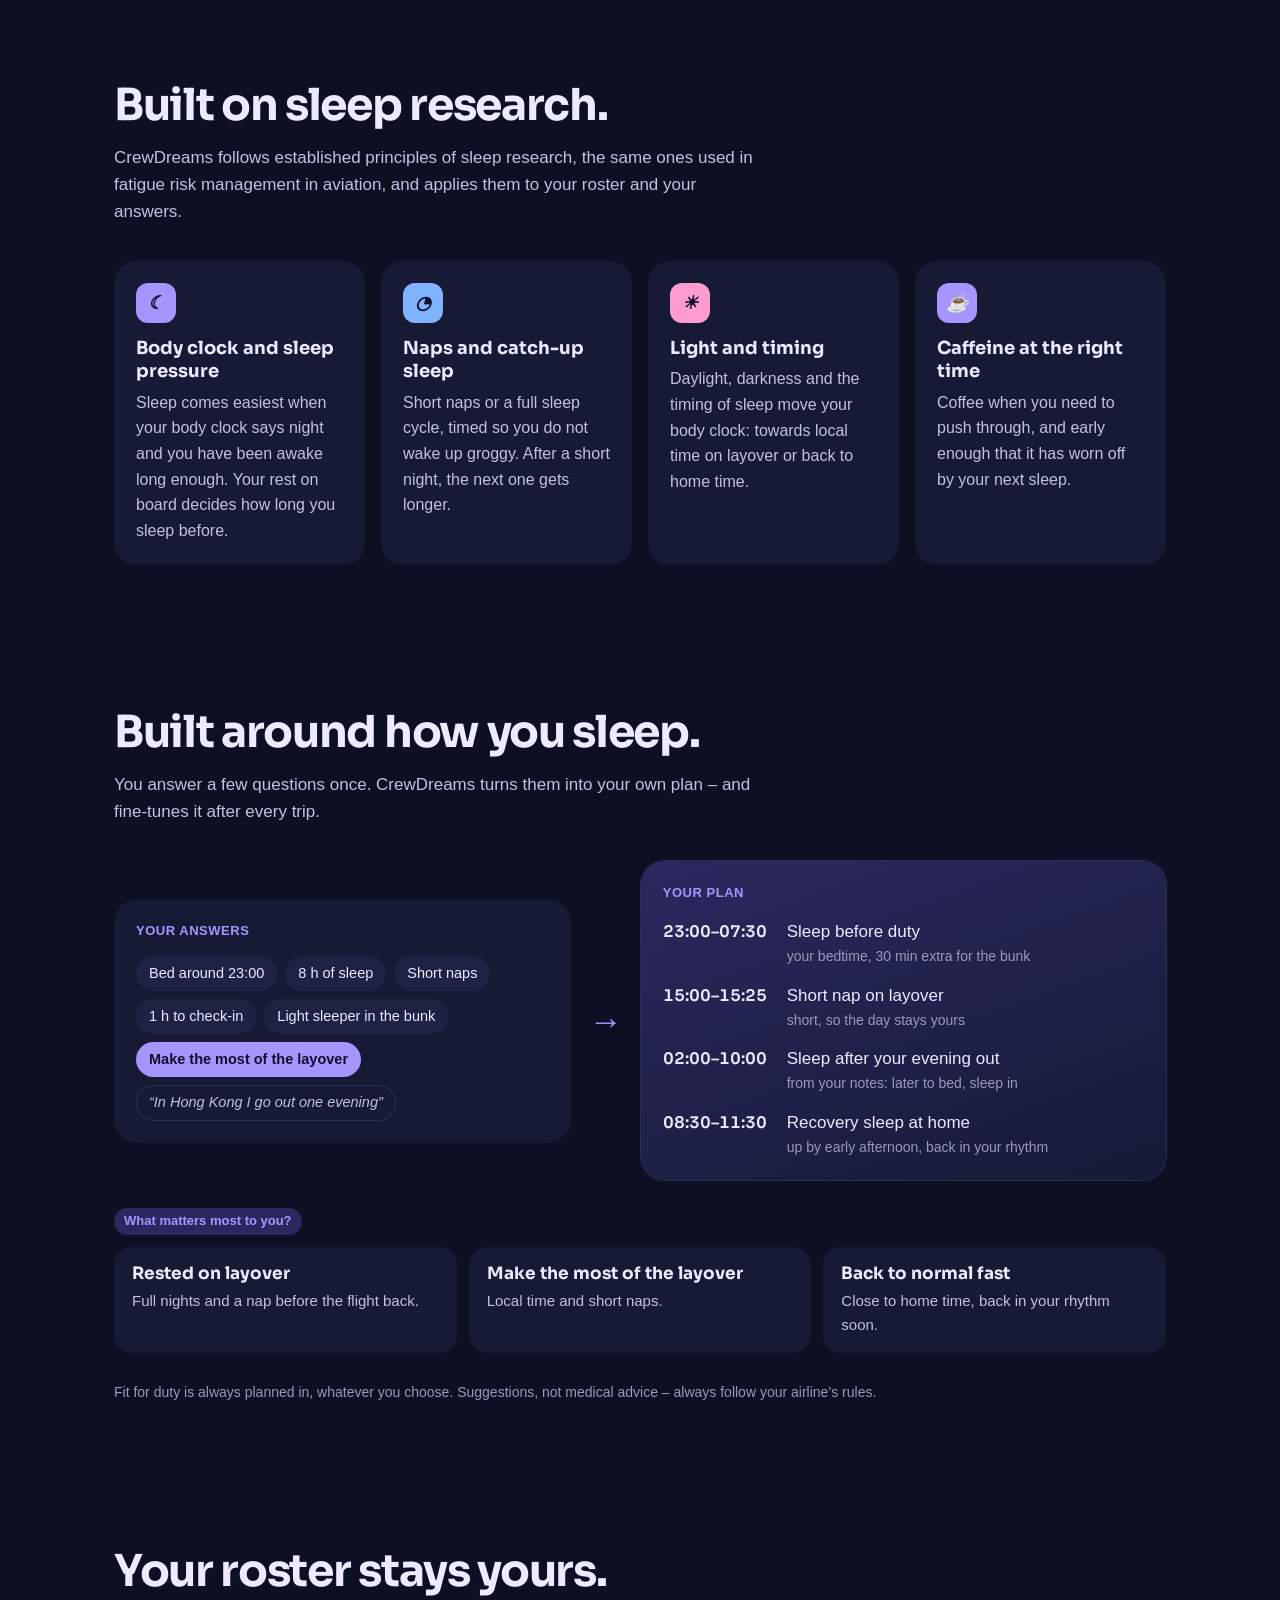
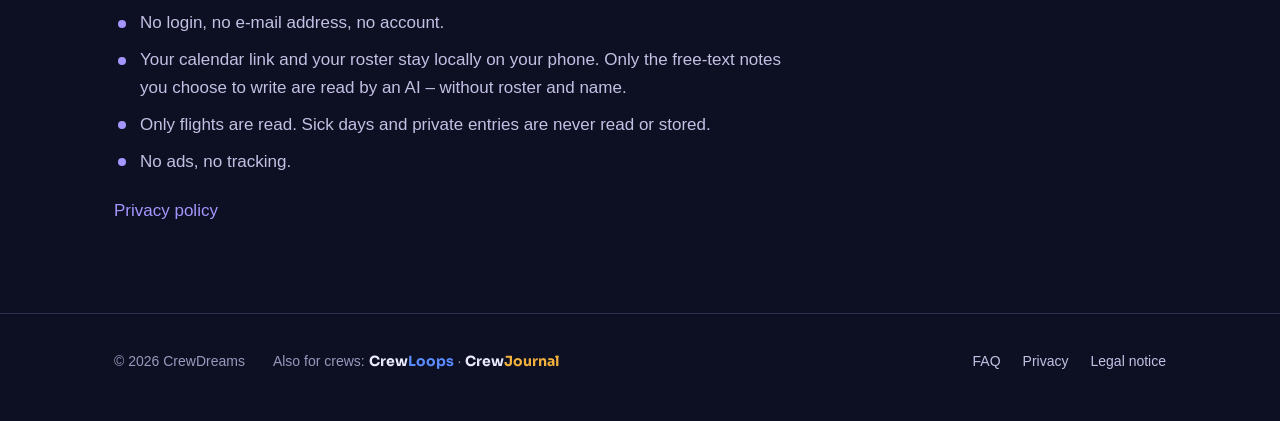
==== commit 7a0df9a6: "Website: shorter hero, clearer steps (whole plan, optional reminders), personal plan section as answ" ====
--- a/index.html
+++ b/index.html
@@ -11,10 +11,17 @@
 <link rel="icon" href="favicon.png" type="image/png">
 <link rel="apple-touch-icon" href="apple-touch-icon.png">
 <link rel="manifest" href="site.webmanifest">
+<meta property="og:type" content="website">
+<meta property="og:site_name" content="CrewDreams">
 <meta property="og:title" content="CrewDreams">
 <meta property="og:description" content="Your personal sleep plan for every trip, built from your roster, your preferences and sleep research.">
-<meta property="og:image" content="https://crewdreams.com/assets/icon-512.png">
+<meta property="og:image" content="https://crewdreams.com/assets/og.png">
+<meta property="og:image:width" content="1200">
+<meta property="og:image:height" content="630">
+<meta property="og:image:alt" content="CrewDreams logo">
 <meta property="og:url" content="https://crewdreams.com/">
+<meta name="twitter:card" content="summary_large_image">
+<meta name="twitter:image" content="https://crewdreams.com/assets/og.png">
 <link rel="stylesheet" href="assets/site.css">
 <script src="assets/site.js"></script>
 </head>
@@ -44,10 +51,10 @@
   <div class="wrap grid">
     <div>
       <p class="eyebrow"><span lang="en">Personal sleep plans for airline crews</span><span lang="de">Personalisierte Schlafpläne für Airline-Crews</span></p>
-      <h1><span lang="en">Your roster.<br>Your sleep.<span class="soft">Well rested. Around the clock.<br>Around the world.</span></span><span lang="de">Dein Dienstplan.<br>Dein Schlaf.<span class="soft">Gut geschlafen. Rund um die Uhr.<br>Rund um die Welt.</span></span></h1>
+      <h1><span lang="en">Your roster.<br>Your sleep.</span><span lang="de">Dein Dienstplan.<br>Dein Schlaf.</span></h1>
       <p class="lead">
-        <span lang="en">From your roster, your sleep preferences and findings from sleep research, CrewDreams plans the best sleep for every trip: when to sleep before duty, how to use your rest on board, when to sleep on layover and how to get back into your rhythm at home.</span>
-        <span lang="de">Aus deinem Dienstplan, deinen Schlafpräferenzen und Erkenntnissen der Schlafforschung plant CrewDreams für jede Rotation deinen optimalen Schlaf: wann du vor dem Dienst schläfst, wie du deine Pause an Bord nutzt, wann du im Layover schläfst und wie du zu Hause wieder in deinen Rhythmus kommst.</span>
+        <span lang="en">A sleep plan for every trip – before duty, on board, on layover and at home. Built from your roster, your sleep preferences and sleep research.</span>
+        <span lang="de">Ein Schlafplan für jede Rotation – vor dem Dienst, an Bord, im Layover und zu Hause. Aus deinem Dienstplan, deinen Schlafpräferenzen und der Schlafforschung.</span>
       </p>
       <div class="cta">
         <span class="badge">
@@ -116,11 +123,11 @@
     </p>
     <ol class="steps">
       <li><b lang="en">Connect your roster</b><b lang="de">Dienstplan verbinden</b>
-        <span lang="en">Add your crew calendar link once. CrewDreams reads your flights and works out your rests on board.</span><span lang="de">Einmal den Link deines Crew-Kalenders eintragen. CrewDreams liest deine Flüge und rechnet deine Pausen an Bord aus.</span></li>
+        <span lang="en">Add your crew calendar link once. CrewDreams reads every trip and plans your sleep around it, including your rest on board.</span><span lang="de">Einmal den Link deines Crew-Kalenders eintragen. CrewDreams liest jede Rotation und plant deinen Schlaf darum herum, inklusive deiner Pause an Bord.</span></li>
       <li><b lang="en">Set your sleep preferences</b><b lang="de">Schlafpräferenzen angeben</b>
         <span lang="en">When you usually go to bed, how much sleep you need, naps, commuting, layover rhythm and what matters most to you.</span><span lang="de">Wann du normalerweise ins Bett gehst, wie viel Schlaf du brauchst, Nickerchen, Pendeln, Layover-Rhythmus und was dir am wichtigsten ist.</span></li>
       <li><b lang="en">Follow your sleep plan</b><b lang="de">Dem Schlafplan folgen</b>
-        <span lang="en">From the night before duty to your first night back home, with a reminder before every sleep.</span><span lang="de">Von der Nacht vor dem Dienst bis zur ersten Nacht zu Hause, mit einer Erinnerung vor jedem Schlaf.</span></li>
+        <span lang="en">From the night before duty to your first night back home. If you like, with a reminder before each sleep.</span><span lang="de">Von der Nacht vor dem Dienst bis zur ersten Nacht zu Hause. Wenn du willst, mit einer Erinnerung vor jedem Schlaf.</span></li>
       <li><b lang="en">The app learns with you</b><b lang="de">Die App lernt mit</b>
         <span lang="en">After each trip you rate how rested you were on board, on layover and at home. CrewDreams learns from it and prepares you better for the next trip.</span><span lang="de">Nach jeder Rotation schätzt du ein, wie ausgeruht du an Bord, im Layover und zu Hause warst. Daraus lernt CrewDreams und bereitet dich jedes Mal besser auf die nächste Rotation vor.</span></li>
     </ol>
@@ -150,25 +157,43 @@
 
 <section id="personal">
   <div class="wrap">
-    <h2><span lang="en">Your plan, not a standard plan.</span><span lang="de">Dein Plan, kein Standardplan.</span></h2>
+    <h2><span lang="en">Built around how you sleep.</span><span lang="de">Ganz nach deinem Schlaf.</span></h2>
     <p class="intro">
-      <span lang="en">Not everyone wants the same from a trip. Your plan is built around your choice – and around how you sleep.</span><span lang="de">Nicht jeder will von einer Rotation dasselbe. Dein Plan richtet sich nach deiner Wahl – und danach, wie du schläfst.</span>
+      <span lang="en">You answer a few questions once. CrewDreams turns them into your own plan – and fine-tunes it after every trip.</span><span lang="de">Du beantwortest einmal ein paar Fragen. CrewDreams macht daraus deinen eigenen Plan – und verfeinert ihn nach jeder Rotation.</span>
     </p>
-    <div class="feat">
-      <article><h3><span lang="en">Rested on layover</span><span lang="de">Ausgeruht im Layover</span></h3>
-        <p><span lang="en">Catch-up sleep after the night flight, full nights on layover and a nap before the flight back.</span><span lang="de">Nachholschlaf nach dem Nachtflug, ganze Nächte im Layover und ein Nickerchen vor dem Rückflug.</span></p></article>
-      <article><h3><span lang="en">Make the most of the layover</span><span lang="de">Das Layover erleben</span></h3>
-        <p><span lang="en">Sleep on local time and short naps instead of long day sleep, so you can make the most of your days on layover.</span><span lang="de">Nach Ortszeit schlafen und kurze Nickerchen statt langem Tagschlaf, damit du die Tage im Layover voll nutzen kannst.</span></p></article>
-      <article><h3><span lang="en">Back to normal fast</span><span lang="de">Schnell wieder im Alltag</span></h3>
-        <p><span lang="en">Stay close to home time on layover, so you are back in your rhythm soon after landing.</span><span lang="de">Im Layover nah an der Heimatzeit bleiben, damit du nach der Landung schnell wieder in deinem Rhythmus bist.</span></p></article>
-    </div>
-    <ul class="fits">
-      <li><span lang="en">Fit for duty is always planned in, whatever you choose.</span><span lang="de">Fit für den Dienst plant CrewDreams immer ein, egal was du wählst.</span></li>
-      <li><span lang="en">Times follow your bedtime, your sleep need and your commute.</span><span lang="de">Die Zeiten richten sich nach deiner Schlafenszeit, deinem Schlafbedarf und deinem Arbeitsweg.</span></li>
-      <li><span lang="en">Sleep badly in hotels or the crew bunk? You get more time in bed.</span><span lang="de">Schläfst du im Hotel oder im Crewbunk schlecht? Dann bekommst du mehr Zeit im Bett.</span></li>
-      <li><span lang="en">Your feedback after each trip fine-tunes the next plans.</span><span lang="de">Dein Feedback nach jeder Rotation passt die nächsten Pläne an.</span></li>
-    </ul>
-    <p class="note"><span lang="en">Suggestions, not medical advice. Always follow your airline’s rules.</span><span lang="de">Vorschläge, keine medizinische Beratung. Es gelten immer die Regeln deiner Airline.</span></p>
+    <div class="perso">
+      <div class="perso-box">
+        <small><span lang="en">Your answers</span><span lang="de">Deine Antworten</span></small>
+        <ul class="chips">
+          <li><span lang="en">Bed around 23:00</span><span lang="de">Ins Bett um 23 Uhr</span></li>
+          <li><span lang="en">8 h of sleep</span><span lang="de">8 h Schlaf</span></li>
+          <li><span lang="en">Short naps</span><span lang="de">Kurze Nickerchen</span></li>
+          <li><span lang="en">1 h to check-in</span><span lang="de">1 h zum Check-in</span></li>
+          <li><span lang="en">Light sleeper in the bunk</span><span lang="de">Schlecht im Crewbunk</span></li>
+          <li class="hi"><span lang="en">Make the most of the layover</span><span lang="de">Das Layover erleben</span></li>
+          <li class="note-chip"><span lang="en">“In Hong Kong I go out one evening”</span><span lang="de">«In Hongkong gehe ich einen Abend aus»</span></li>
+        </ul>
+      </div>
+      <div class="perso-arrow" aria-hidden="true">→</div>
+      <div class="perso-box out">
+        <small><span lang="en">Your plan</span><span lang="de">Dein Plan</span></small>
+        <ol class="pplan">
+          <li><b>23:00–07:30</b><span><span lang="en">Sleep before duty</span><span lang="de">Schlaf vor dem Dienst</span><em><span lang="en">your bedtime, 30 min extra for the bunk</span><span lang="de">deine Bettzeit, 30 Min. extra wegen des Bunks</span></em></span></li>
+          <li><b>15:00–15:25</b><span><span lang="en">Short nap on layover</span><span lang="de">Kurzes Nickerchen im Layover</span><em><span lang="en">short, so the day stays yours</span><span lang="de">kurz, damit der Tag dir gehört</span></em></span></li>
+          <li><b>02:00–10:00</b><span><span lang="en">Sleep after your evening out</span><span lang="de">Schlaf nach dem Abend unterwegs</span><em><span lang="en">from your notes: later to bed, sleep in</span><span lang="de">aus deinen Notizen: später ins Bett, länger schlafen</span></em></span></li>
+          <li><b>08:30–11:30</b><span><span lang="en">Recovery sleep at home</span><span lang="de">Erholungsschlaf zu Hause</span><em><span lang="en">up by early afternoon, back in your rhythm</span><span lang="de">am frühen Nachmittag auf, schnell im Rhythmus</span></em></span></li>
+        </ol>
+      </div>
+    </div>
+    <div class="prio">
+      <span class="tag"><span lang="en">What matters most to you?</span><span lang="de">Was ist dir am wichtigsten?</span></span>
+      <ul>
+        <li><b><span lang="en">Rested on layover</span><span lang="de">Ausgeruht im Layover</span></b><span lang="en">Full nights and a nap before the flight back.</span><span lang="de">Ganze Nächte und ein Nickerchen vor dem Rückflug.</span></li>
+        <li><b><span lang="en">Make the most of the layover</span><span lang="de">Das Layover erleben</span></b><span lang="en">Local time and short naps.</span><span lang="de">Ortszeit und kurze Nickerchen.</span></li>
+        <li><b><span lang="en">Back to normal fast</span><span lang="de">Schnell wieder im Alltag</span></b><span lang="en">Close to home time, back in your rhythm soon.</span><span lang="de">Nah an der Heimatzeit, schnell im Rhythmus.</span></li>
+      </ul>
+    </div>
+    <p class="note"><span lang="en">Fit for duty is always planned in, whatever you choose. Suggestions, not medical advice – always follow your airline’s rules.</span><span lang="de">Fit für den Dienst ist immer eingeplant, egal was du wählst. Vorschläge, keine medizinische Beratung – es gelten immer die Regeln deiner Airline.</span></p>
   </div>
 </section>
 
--- a/assets/site.css
+++ b/assets/site.css
@@ -221,3 +221,26 @@
 .contact h3 { margin: 0; font: 700 24px/1.2 var(--display); }
 .contact p { margin: 6px 0 0; }
 .mail { font: 700 clamp(18px, 2.4vw, 22px)/1 var(--display); }
+
+/* Personal plan: your answers → your plan */
+.perso { display: grid; grid-template-columns: 1fr auto 1.15fr; gap: 18px; align-items: center; }
+@media (max-width: 860px) { .perso { grid-template-columns: 1fr; } .perso-arrow { transform: rotate(90deg); justify-self: center; } }
+.perso-box { background: var(--surface); border-radius: 24px; padding: 22px; }
+.perso-box.out { background: linear-gradient(160deg, var(--accent-soft), var(--surface)); box-shadow: 0 0 0 1px var(--line); }
+.perso-box small { display: block; color: var(--accent); font-weight: 700; font-size: 13px; letter-spacing: .04em; text-transform: uppercase; margin-bottom: 14px; }
+.perso-arrow { font-size: 34px; color: var(--accent); }
+.chips { list-style: none; margin: 0; padding: 0; display: flex; flex-wrap: wrap; gap: 8px; }
+.chips li { background: var(--surface2); color: var(--ink); border-radius: 999px; padding: 6px 13px; font-size: 14.5px; }
+.chips .hi { background: var(--accent); color: var(--accent-ink); font-weight: 600; }
+.chips .note-chip { background: transparent; box-shadow: inset 0 0 0 1px var(--line); color: var(--ink2); font-style: italic; }
+.pplan { list-style: none; margin: 0; padding: 0; display: grid; gap: 14px; }
+.pplan li { display: grid; grid-template-columns: 112px 1fr; gap: 12px; align-items: baseline; }
+@media (max-width: 480px) { .pplan li { grid-template-columns: 1fr; gap: 2px; } }
+.pplan b { font: 600 16px var(--display); font-variant-numeric: tabular-nums; color: var(--ink); }
+.pplan em { display: block; font-style: normal; font-weight: 400; color: var(--muted); font-size: 14px; }
+.prio { margin-top: 26px; }
+.prio .tag { display: inline-block; font-size: 13px; font-weight: 600; color: var(--accent); background: var(--accent-soft); padding: 3px 10px; border-radius: 999px; margin-bottom: 12px; }
+.prio ul { list-style: none; margin: 0; padding: 0; display: grid; grid-template-columns: repeat(3, 1fr); gap: 12px; }
+@media (max-width: 860px) { .prio ul { grid-template-columns: 1fr; } }
+.prio li { background: var(--surface); border-radius: 18px; padding: 16px 18px; color: var(--ink2); font-size: 15px; }
+.prio li b { display: block; color: var(--ink); font: 700 17px/1.3 var(--display); margin-bottom: 4px; }
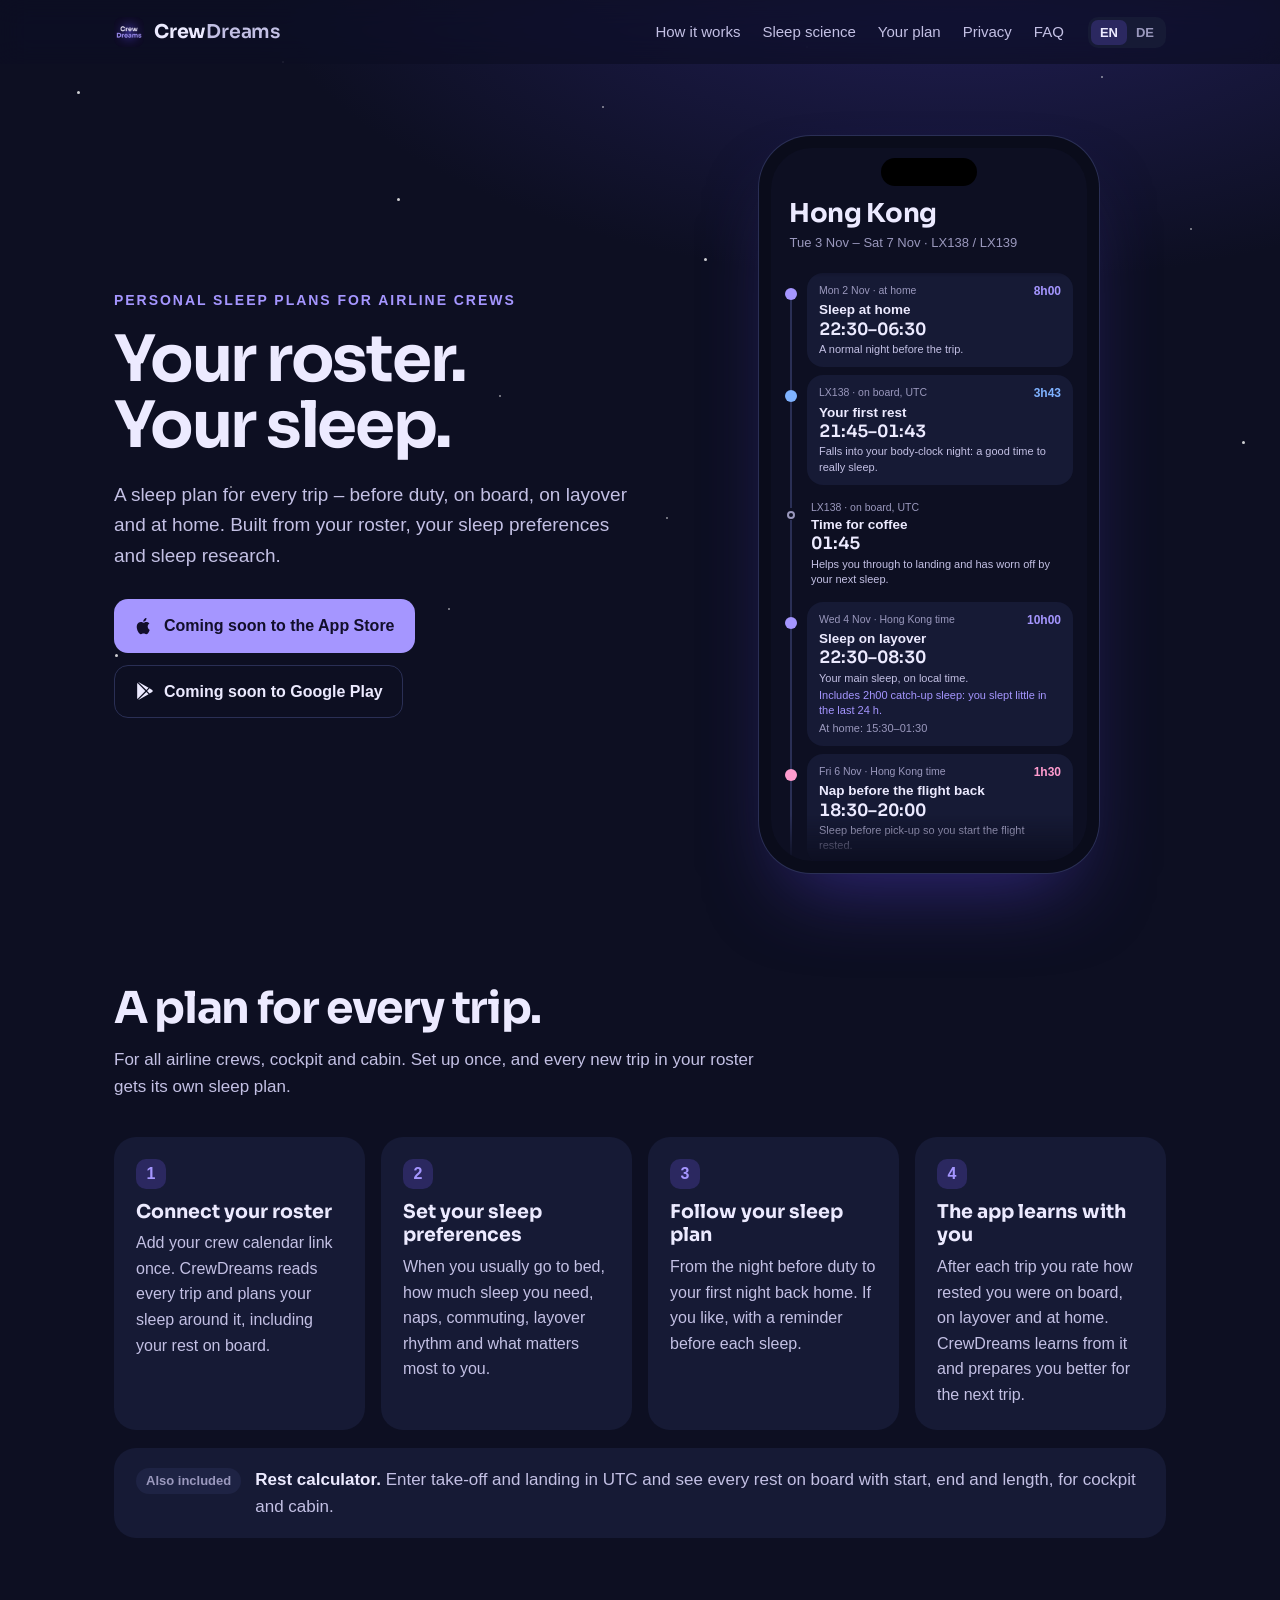
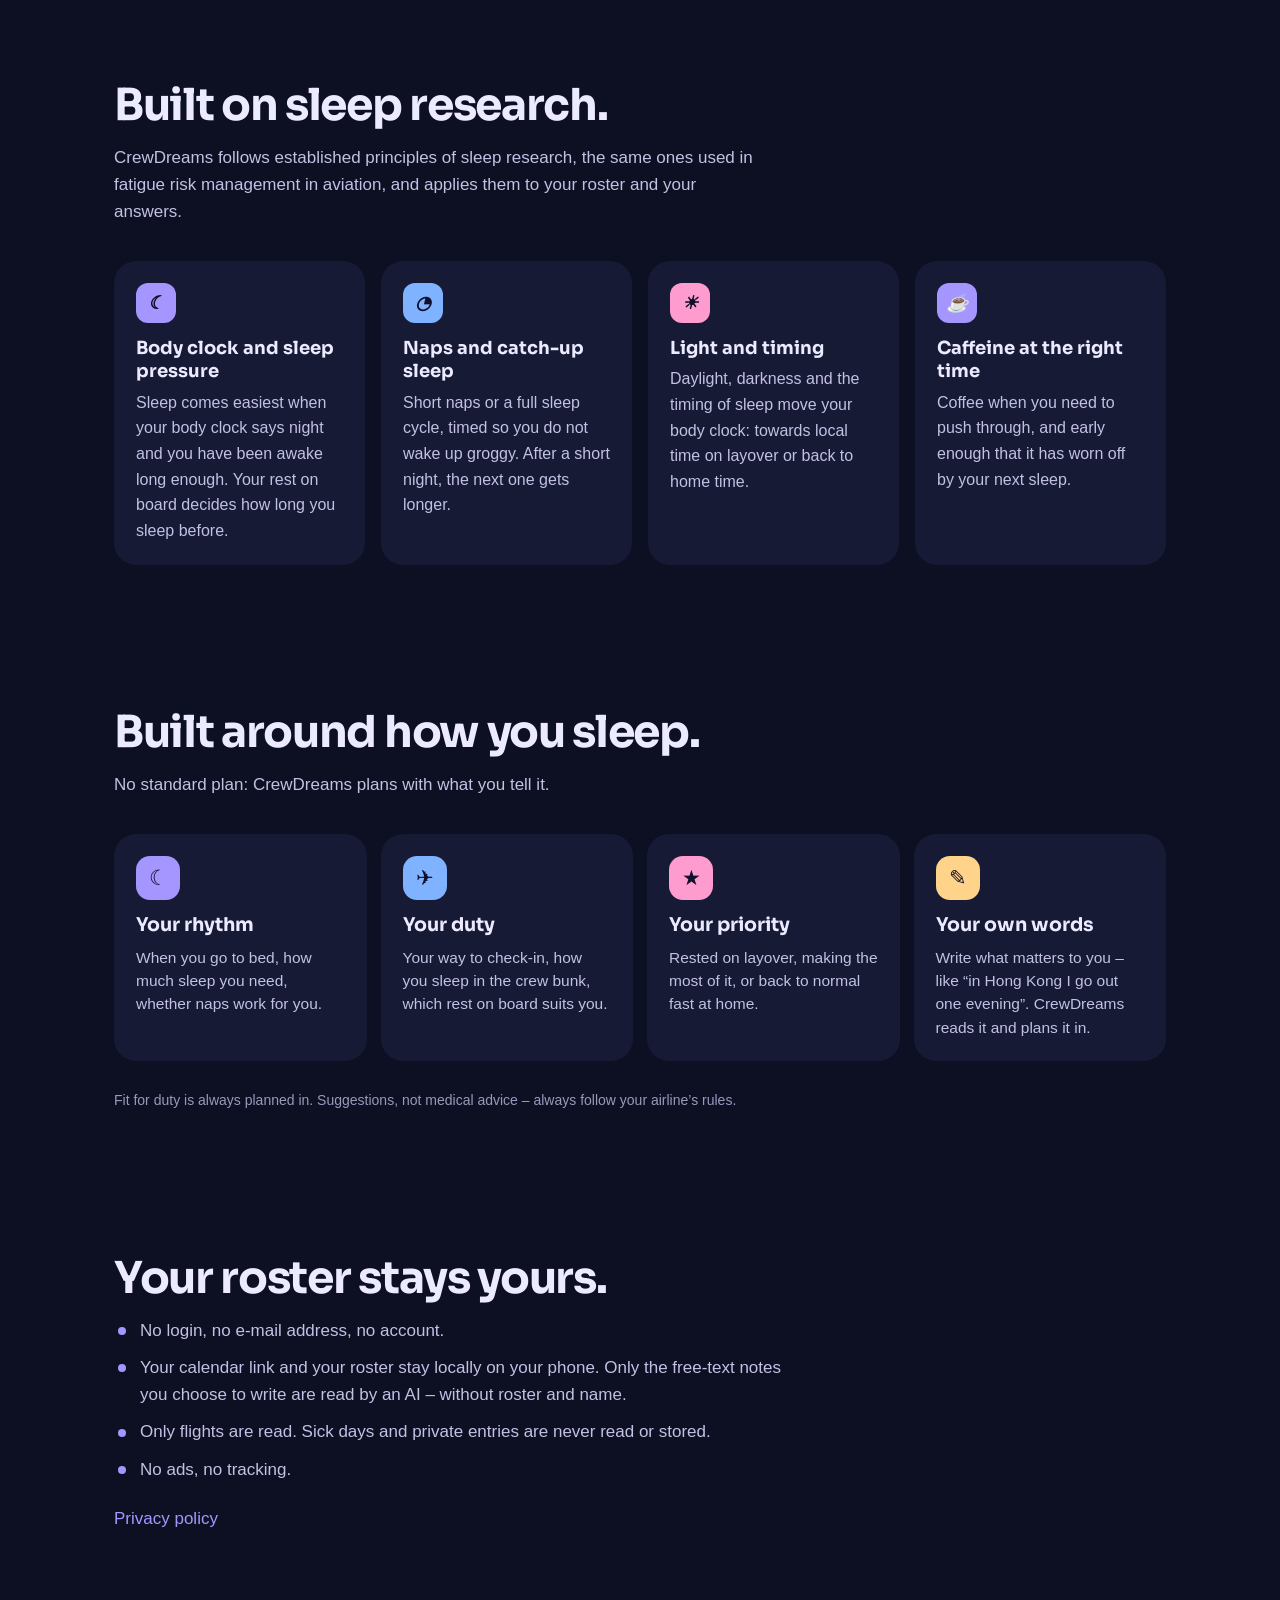
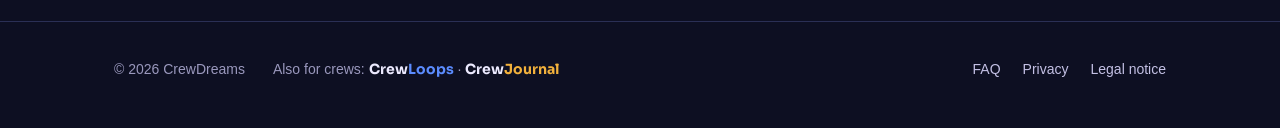
==== commit 205ec019: "Personal section: four clear cards instead of answers→plan Co-Authored-By: Claude Opus 5.5 <noreply@" ====
--- a/index.html
+++ b/index.html
@@ -158,42 +158,30 @@
 <section id="personal">
   <div class="wrap">
     <h2><span lang="en">Built around how you sleep.</span><span lang="de">Ganz nach deinem Schlaf.</span></h2>
-    <p class="intro">
-      <span lang="en">You answer a few questions once. CrewDreams turns them into your own plan – and fine-tunes it after every trip.</span><span lang="de">Du beantwortest einmal ein paar Fragen. CrewDreams macht daraus deinen eigenen Plan – und verfeinert ihn nach jeder Rotation.</span>
-    </p>
-    <div class="perso">
-      <div class="perso-box">
-        <small><span lang="en">Your answers</span><span lang="de">Deine Antworten</span></small>
-        <ul class="chips">
-          <li><span lang="en">Bed around 23:00</span><span lang="de">Ins Bett um 23 Uhr</span></li>
-          <li><span lang="en">8 h of sleep</span><span lang="de">8 h Schlaf</span></li>
-          <li><span lang="en">Short naps</span><span lang="de">Kurze Nickerchen</span></li>
-          <li><span lang="en">1 h to check-in</span><span lang="de">1 h zum Check-in</span></li>
-          <li><span lang="en">Light sleeper in the bunk</span><span lang="de">Schlecht im Crewbunk</span></li>
-          <li class="hi"><span lang="en">Make the most of the layover</span><span lang="de">Das Layover erleben</span></li>
-          <li class="note-chip"><span lang="en">“In Hong Kong I go out one evening”</span><span lang="de">«In Hongkong gehe ich einen Abend aus»</span></li>
-        </ul>
-      </div>
-      <div class="perso-arrow" aria-hidden="true">→</div>
-      <div class="perso-box out">
-        <small><span lang="en">Your plan</span><span lang="de">Dein Plan</span></small>
-        <ol class="pplan">
-          <li><b>23:00–07:30</b><span><span lang="en">Sleep before duty</span><span lang="de">Schlaf vor dem Dienst</span><em><span lang="en">your bedtime, 30 min extra for the bunk</span><span lang="de">deine Bettzeit, 30 Min. extra wegen des Bunks</span></em></span></li>
-          <li><b>15:00–15:25</b><span><span lang="en">Short nap on layover</span><span lang="de">Kurzes Nickerchen im Layover</span><em><span lang="en">short, so the day stays yours</span><span lang="de">kurz, damit der Tag dir gehört</span></em></span></li>
-          <li><b>02:00–10:00</b><span><span lang="en">Sleep after your evening out</span><span lang="de">Schlaf nach dem Abend unterwegs</span><em><span lang="en">from your notes: later to bed, sleep in</span><span lang="de">aus deinen Notizen: später ins Bett, länger schlafen</span></em></span></li>
-          <li><b>08:30–11:30</b><span><span lang="en">Recovery sleep at home</span><span lang="de">Erholungsschlaf zu Hause</span><em><span lang="en">up by early afternoon, back in your rhythm</span><span lang="de">am frühen Nachmittag auf, schnell im Rhythmus</span></em></span></li>
-        </ol>
-      </div>
-    </div>
-    <div class="prio">
-      <span class="tag"><span lang="en">What matters most to you?</span><span lang="de">Was ist dir am wichtigsten?</span></span>
-      <ul>
-        <li><b><span lang="en">Rested on layover</span><span lang="de">Ausgeruht im Layover</span></b><span lang="en">Full nights and a nap before the flight back.</span><span lang="de">Ganze Nächte und ein Nickerchen vor dem Rückflug.</span></li>
-        <li><b><span lang="en">Make the most of the layover</span><span lang="de">Das Layover erleben</span></b><span lang="en">Local time and short naps.</span><span lang="de">Ortszeit und kurze Nickerchen.</span></li>
-        <li><b><span lang="en">Back to normal fast</span><span lang="de">Schnell wieder im Alltag</span></b><span lang="en">Close to home time, back in your rhythm soon.</span><span lang="de">Nah an der Heimatzeit, schnell im Rhythmus.</span></li>
-      </ul>
-    </div>
-    <p class="note"><span lang="en">Fit for duty is always planned in, whatever you choose. Suggestions, not medical advice – always follow your airline’s rules.</span><span lang="de">Fit für den Dienst ist immer eingeplant, egal was du wählst. Vorschläge, keine medizinische Beratung – es gelten immer die Regeln deiner Airline.</span></p>
+    <p class="intro"><span lang="en">No standard plan: CrewDreams plans with what you tell it.</span><span lang="de">Kein Standardplan: CrewDreams plant mit dem, was du ihm sagst.</span></p>
+    <div class="pgrid">
+      <div class="pcard">
+        <span class="pico" style="--c:var(--w)">☾</span>
+        <h3><span lang="en">Your rhythm</span><span lang="de">Dein Rhythmus</span></h3>
+        <p><span lang="en">When you go to bed, how much sleep you need, whether naps work for you.</span><span lang="de">Wann du ins Bett gehst, wie viel Schlaf du brauchst, ob dir Nickerchen helfen.</span></p>
+      </div>
+      <div class="pcard">
+        <span class="pico" style="--c:var(--x)">✈</span>
+        <h3><span lang="en">Your duty</span><span lang="de">Dein Dienst</span></h3>
+        <p><span lang="en">Your way to check-in, how you sleep in the crew bunk, which rest on board suits you.</span><span lang="de">Dein Weg zum Check-in, wie du im Crewbunk schläfst, welche Pause an Bord dir liegt.</span></p>
+      </div>
+      <div class="pcard">
+        <span class="pico" style="--c:var(--v)">★</span>
+        <h3><span lang="en">Your priority</span><span lang="de">Deine Priorität</span></h3>
+        <p><span lang="en">Rested on layover, making the most of it, or back to normal fast at home.</span><span lang="de">Ausgeruht im Layover, das Layover erleben oder zu Hause schnell wieder im Alltag.</span></p>
+      </div>
+      <div class="pcard">
+        <span class="pico" style="--c:#ffd38a">✎</span>
+        <h3><span lang="en">Your own words</span><span lang="de">Deine eigenen Worte</span></h3>
+        <p><span lang="en">Write what matters to you – like “in Hong Kong I go out one evening”. CrewDreams reads it and plans it in.</span><span lang="de">Schreib, was dir wichtig ist – etwa «in Hongkong gehe ich einen Abend aus». CrewDreams liest es und plant es ein.</span></p>
+      </div>
+    </div>
+    <p class="note"><span lang="en">Fit for duty is always planned in. Suggestions, not medical advice – always follow your airline’s rules.</span><span lang="de">Fit für den Dienst ist immer eingeplant. Vorschläge, keine medizinische Beratung – es gelten immer die Regeln deiner Airline.</span></p>
   </div>
 </section>
 
--- a/assets/site.css
+++ b/assets/site.css
@@ -222,25 +222,12 @@
 .contact p { margin: 6px 0 0; }
 .mail { font: 700 clamp(18px, 2.4vw, 22px)/1 var(--display); }
 
-/* Personal plan: your answers → your plan */
-.perso { display: grid; grid-template-columns: 1fr auto 1.15fr; gap: 18px; align-items: center; }
-@media (max-width: 860px) { .perso { grid-template-columns: 1fr; } .perso-arrow { transform: rotate(90deg); justify-self: center; } }
-.perso-box { background: var(--surface); border-radius: 24px; padding: 22px; }
-.perso-box.out { background: linear-gradient(160deg, var(--accent-soft), var(--surface)); box-shadow: 0 0 0 1px var(--line); }
-.perso-box small { display: block; color: var(--accent); font-weight: 700; font-size: 13px; letter-spacing: .04em; text-transform: uppercase; margin-bottom: 14px; }
-.perso-arrow { font-size: 34px; color: var(--accent); }
-.chips { list-style: none; margin: 0; padding: 0; display: flex; flex-wrap: wrap; gap: 8px; }
-.chips li { background: var(--surface2); color: var(--ink); border-radius: 999px; padding: 6px 13px; font-size: 14.5px; }
-.chips .hi { background: var(--accent); color: var(--accent-ink); font-weight: 600; }
-.chips .note-chip { background: transparent; box-shadow: inset 0 0 0 1px var(--line); color: var(--ink2); font-style: italic; }
-.pplan { list-style: none; margin: 0; padding: 0; display: grid; gap: 14px; }
-.pplan li { display: grid; grid-template-columns: 112px 1fr; gap: 12px; align-items: baseline; }
-@media (max-width: 480px) { .pplan li { grid-template-columns: 1fr; gap: 2px; } }
-.pplan b { font: 600 16px var(--display); font-variant-numeric: tabular-nums; color: var(--ink); }
-.pplan em { display: block; font-style: normal; font-weight: 400; color: var(--muted); font-size: 14px; }
-.prio { margin-top: 26px; }
-.prio .tag { display: inline-block; font-size: 13px; font-weight: 600; color: var(--accent); background: var(--accent-soft); padding: 3px 10px; border-radius: 999px; margin-bottom: 12px; }
-.prio ul { list-style: none; margin: 0; padding: 0; display: grid; grid-template-columns: repeat(3, 1fr); gap: 12px; }
-@media (max-width: 860px) { .prio ul { grid-template-columns: 1fr; } }
-.prio li { background: var(--surface); border-radius: 18px; padding: 16px 18px; color: var(--ink2); font-size: 15px; }
-.prio li b { display: block; color: var(--ink); font: 700 17px/1.3 var(--display); margin-bottom: 4px; }
+/* Personal: four cards */
+.pgrid { display: grid; grid-template-columns: repeat(4, 1fr); gap: 14px; }
+@media (max-width: 1000px) { .pgrid { grid-template-columns: repeat(2, 1fr); } }
+@media (max-width: 560px) { .pgrid { grid-template-columns: 1fr; } }
+.pcard { background: var(--surface); border-radius: 22px; padding: 22px; display: flex; flex-direction: column; gap: 8px; }
+.pcard h3 { margin: 6px 0 0; font: 700 19px/1.25 var(--display); color: var(--ink); }
+.pcard p { margin: 0; color: var(--ink2); font-size: 15.5px; line-height: 1.5; }
+.pico { width: 44px; height: 44px; border-radius: 14px; display: grid; place-items: center; font-size: 21px;
+  background: var(--c); color: var(--accent-ink); }
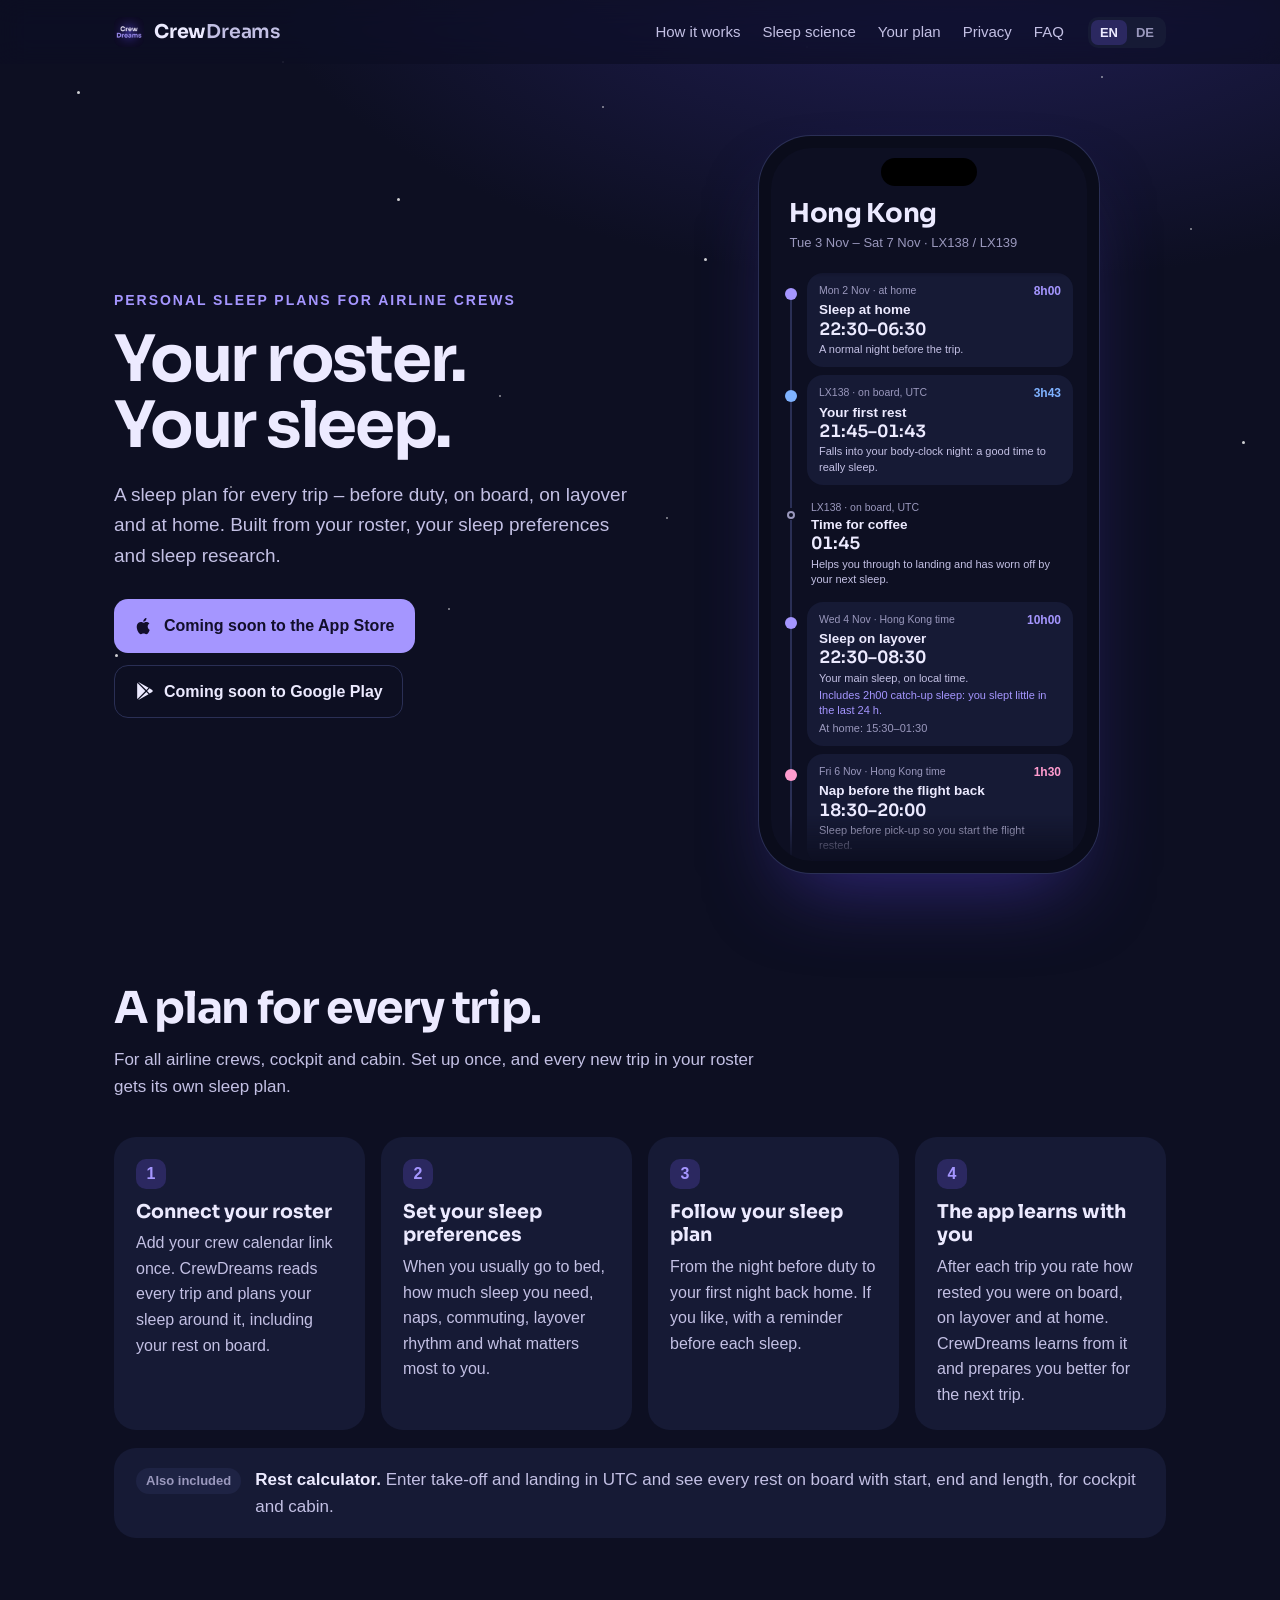
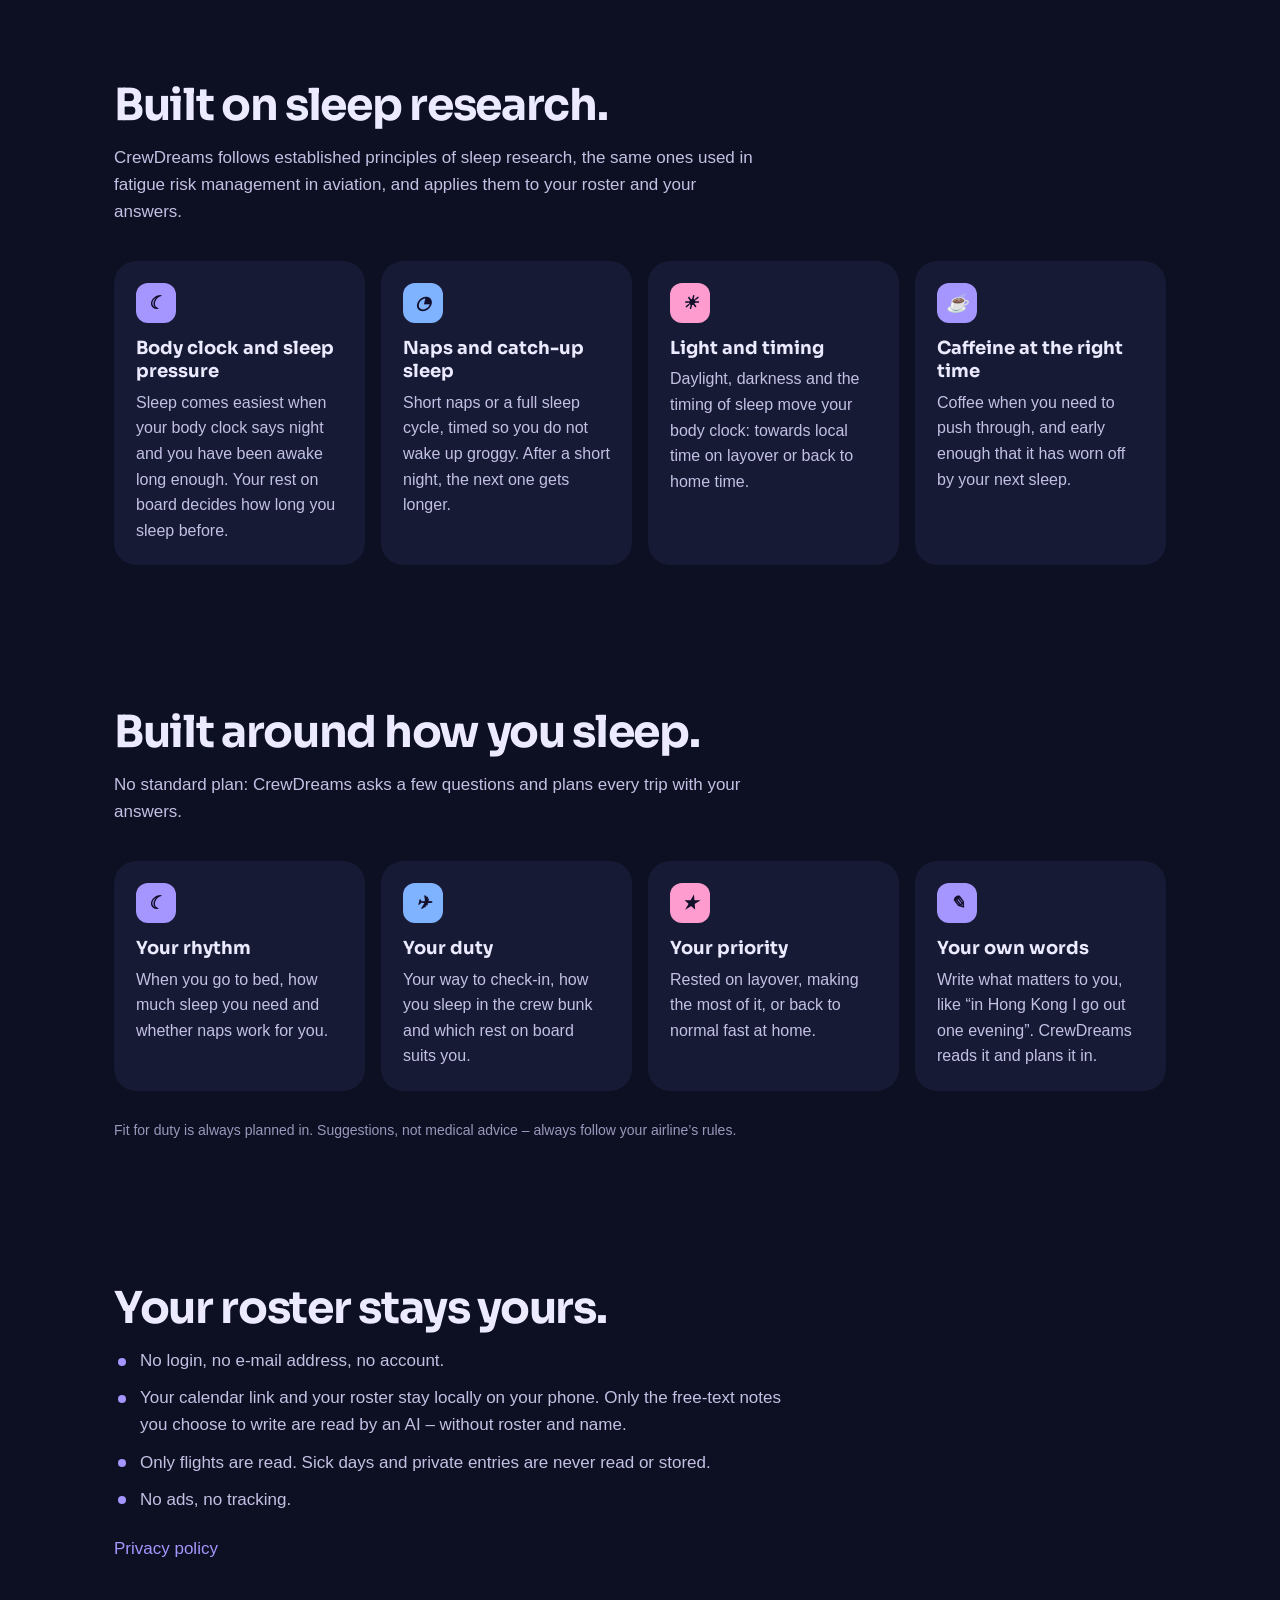
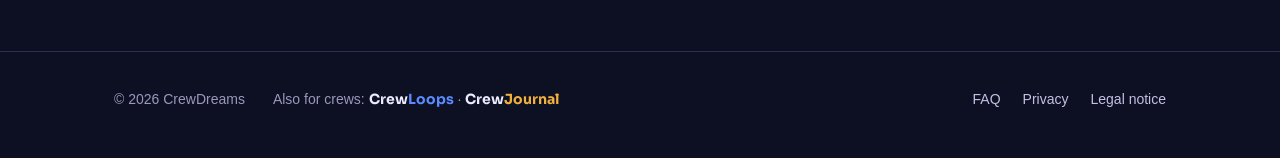
==== commit 157bd208: "Personal section in the same style as the sleep-science cards Co-Authored-By: Claude Opus 5.5 <norep" ====
--- a/index.html
+++ b/index.html
@@ -157,30 +157,18 @@
 
 <section id="personal">
   <div class="wrap">
-    <h2><span lang="en">Built around how you sleep.</span><span lang="de">Ganz nach deinem Schlaf.</span></h2>
-    <p class="intro"><span lang="en">No standard plan: CrewDreams plans with what you tell it.</span><span lang="de">Kein Standardplan: CrewDreams plant mit dem, was du ihm sagst.</span></p>
-    <div class="pgrid">
-      <div class="pcard">
-        <span class="pico" style="--c:var(--w)">☾</span>
-        <h3><span lang="en">Your rhythm</span><span lang="de">Dein Rhythmus</span></h3>
-        <p><span lang="en">When you go to bed, how much sleep you need, whether naps work for you.</span><span lang="de">Wann du ins Bett gehst, wie viel Schlaf du brauchst, ob dir Nickerchen helfen.</span></p>
-      </div>
-      <div class="pcard">
-        <span class="pico" style="--c:var(--x)">✈</span>
-        <h3><span lang="en">Your duty</span><span lang="de">Dein Dienst</span></h3>
-        <p><span lang="en">Your way to check-in, how you sleep in the crew bunk, which rest on board suits you.</span><span lang="de">Dein Weg zum Check-in, wie du im Crewbunk schläfst, welche Pause an Bord dir liegt.</span></p>
-      </div>
-      <div class="pcard">
-        <span class="pico" style="--c:var(--v)">★</span>
-        <h3><span lang="en">Your priority</span><span lang="de">Deine Priorität</span></h3>
-        <p><span lang="en">Rested on layover, making the most of it, or back to normal fast at home.</span><span lang="de">Ausgeruht im Layover, das Layover erleben oder zu Hause schnell wieder im Alltag.</span></p>
-      </div>
-      <div class="pcard">
-        <span class="pico" style="--c:#ffd38a">✎</span>
-        <h3><span lang="en">Your own words</span><span lang="de">Deine eigenen Worte</span></h3>
-        <p><span lang="en">Write what matters to you – like “in Hong Kong I go out one evening”. CrewDreams reads it and plans it in.</span><span lang="de">Schreib, was dir wichtig ist – etwa «in Hongkong gehe ich einen Abend aus». CrewDreams liest es und plant es ein.</span></p>
-      </div>
-    </div>
+    <div class="sci-head">
+      <h2><span lang="en">Built around how you sleep.</span><span lang="de">Ganz nach deinem Schlaf.</span></h2>
+      <p class="intro">
+        <span lang="en">No standard plan: CrewDreams asks a few questions and plans every trip with your answers.</span><span lang="de">Kein Standardplan: CrewDreams stellt dir ein paar Fragen und plant jede Rotation mit deinen Antworten.</span>
+      </p>
+    </div>
+    <ul class="legend">
+      <li><i class="pos W">☾</i><span><b lang="en">Your rhythm</b><b lang="de">Dein Rhythmus</b><span lang="en">When you go to bed, how much sleep you need and whether naps work for you.</span><span lang="de">Wann du ins Bett gehst, wie viel Schlaf du brauchst und ob dir Nickerchen helfen.</span></span></li>
+      <li><i class="pos X">✈</i><span><b lang="en">Your duty</b><b lang="de">Dein Dienst</b><span lang="en">Your way to check-in, how you sleep in the crew bunk and which rest on board suits you.</span><span lang="de">Dein Weg zum Check-in, wie du im Crewbunk schläfst und welche Pause an Bord dir liegt.</span></span></li>
+      <li><i class="pos V">★</i><span><b lang="en">Your priority</b><b lang="de">Deine Priorität</b><span lang="en">Rested on layover, making the most of it, or back to normal fast at home.</span><span lang="de">Ausgeruht im Layover, das Layover erleben oder zu Hause schnell wieder im Alltag.</span></span></li>
+      <li><i class="pos W">✎</i><span><b lang="en">Your own words</b><b lang="de">Deine eigenen Worte</b><span lang="en">Write what matters to you, like “in Hong Kong I go out one evening”. CrewDreams reads it and plans it in.</span><span lang="de">Schreib, was dir wichtig ist, etwa «in Hongkong gehe ich einen Abend aus». CrewDreams liest es und plant es ein.</span></span></li>
+    </ul>
     <p class="note"><span lang="en">Fit for duty is always planned in. Suggestions, not medical advice – always follow your airline’s rules.</span><span lang="de">Fit für den Dienst ist immer eingeplant. Vorschläge, keine medizinische Beratung – es gelten immer die Regeln deiner Airline.</span></p>
   </div>
 </section>
--- a/assets/site.css
+++ b/assets/site.css
@@ -201,12 +201,12 @@
 
 /* Sleep science: heading on top, four even cards below */
 .sci-head { max-width: 46em; }
-#science .legend { grid-template-columns: repeat(4, 1fr); gap: 16px; }
-@media (max-width: 1000px) { #science .legend { grid-template-columns: 1fr 1fr; } }
-@media (max-width: 560px) { #science .legend { grid-template-columns: 1fr; } }
-#science .legend li { grid-template-columns: 1fr; gap: 14px; padding: 22px; border-radius: 22px; align-content: start; }
-#science .legend b { font: 700 18px/1.3 var(--display); margin-bottom: 6px; }
-#science .legend .pos { width: 40px; height: 40px; border-radius: 12px; font-size: 18px; }
+:is(#science,#personal) .legend { grid-template-columns: repeat(4, 1fr); gap: 16px; }
+@media (max-width: 1000px) { :is(#science,#personal) .legend { grid-template-columns: 1fr 1fr; } }
+@media (max-width: 560px) { :is(#science,#personal) .legend { grid-template-columns: 1fr; } }
+:is(#science,#personal) .legend li { grid-template-columns: 1fr; gap: 14px; padding: 22px; border-radius: 22px; align-content: start; }
+:is(#science,#personal) .legend b { font: 700 18px/1.3 var(--display); margin-bottom: 6px; }
+:is(#science,#personal) .legend .pos { width: 40px; height: 40px; border-radius: 12px; font-size: 18px; }
 
 
 /* FAQ page */
@@ -223,11 +223,4 @@
 .mail { font: 700 clamp(18px, 2.4vw, 22px)/1 var(--display); }
 
 /* Personal: four cards */
-.pgrid { display: grid; grid-template-columns: repeat(4, 1fr); gap: 14px; }
-@media (max-width: 1000px) { .pgrid { grid-template-columns: repeat(2, 1fr); } }
-@media (max-width: 560px) { .pgrid { grid-template-columns: 1fr; } }
-.pcard { background: var(--surface); border-radius: 22px; padding: 22px; display: flex; flex-direction: column; gap: 8px; }
-.pcard h3 { margin: 6px 0 0; font: 700 19px/1.25 var(--display); color: var(--ink); }
-.pcard p { margin: 0; color: var(--ink2); font-size: 15.5px; line-height: 1.5; }
-.pico { width: 44px; height: 44px; border-radius: 14px; display: grid; place-items: center; font-size: 21px;
   background: var(--c); color: var(--accent-ink); }
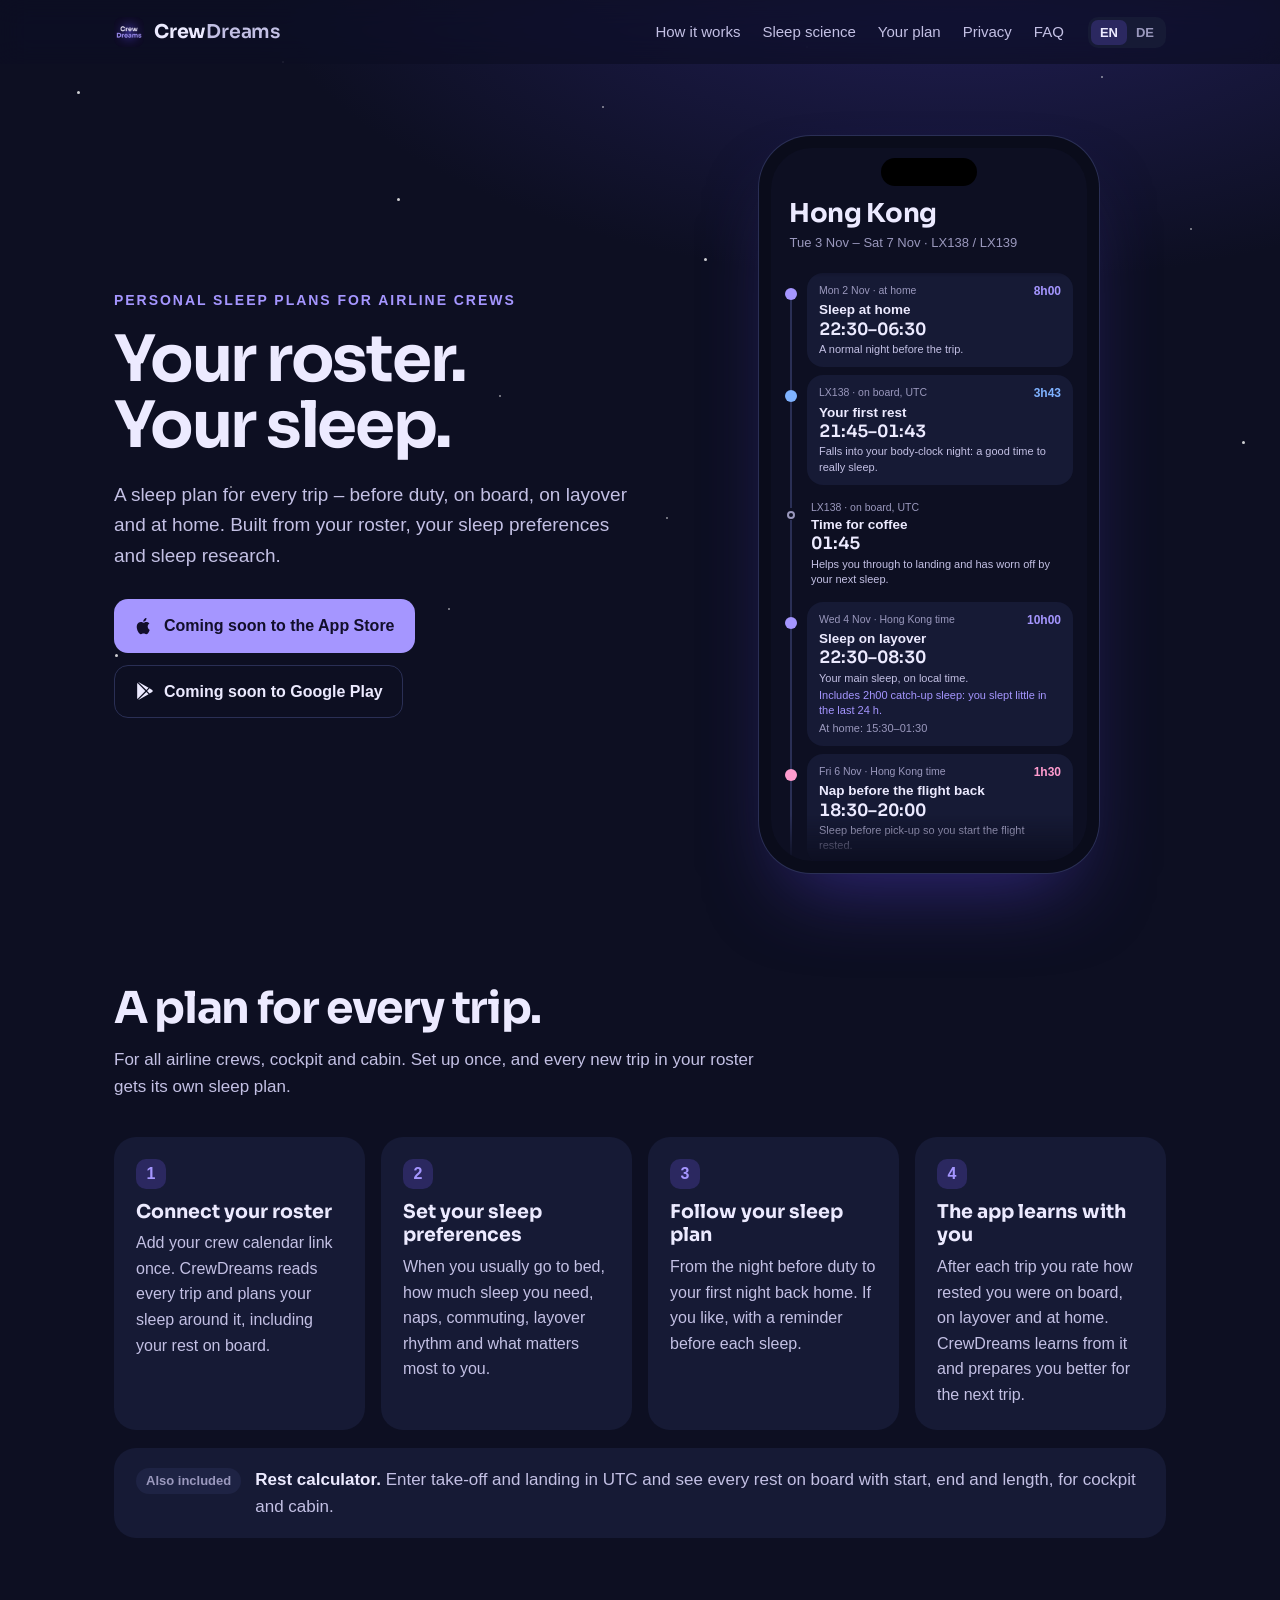
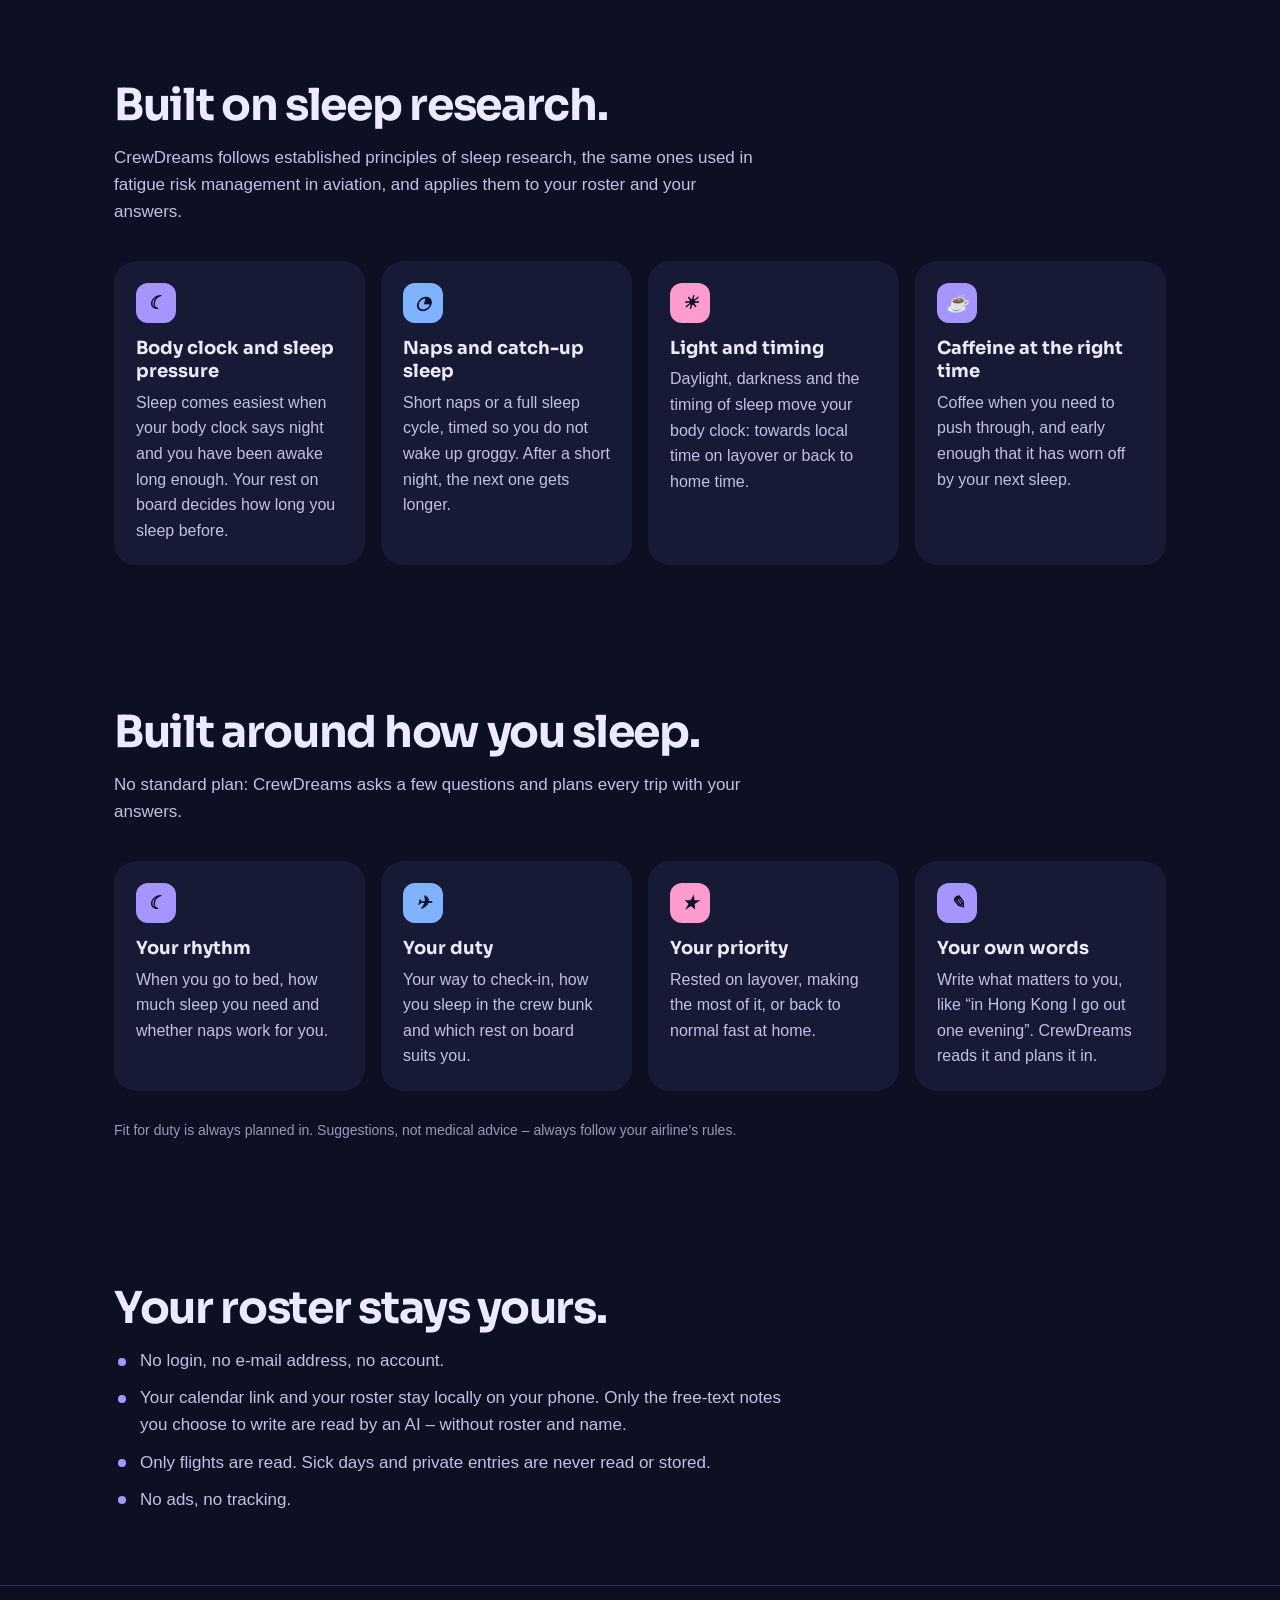
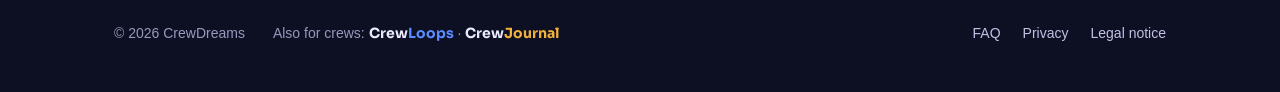
==== commit 850215dd: "Remove extra privacy-policy pointers (it's in the footer) Co-Authored-By: Claude Opus 5.5 <noreply@a" ====
--- a/index.html
+++ b/index.html
@@ -182,7 +182,6 @@
       <li><span lang="en">Only flights are read. Sick days and private entries are never read or stored.</span><span lang="de">Gelesen werden nur Flüge. Krankheitstage und private Einträge werden nie gelesen oder gespeichert.</span></li>
       <li><span lang="en">No ads, no tracking.</span><span lang="de">Keine Werbung, kein Tracking.</span></li>
     </ul>
-    <p style="margin-top:22px"><a href="privacy.html"><span lang="en">Privacy policy</span><span lang="de">Datenschutzerklärung</span></a></p>
   </div>
 </section>
 
